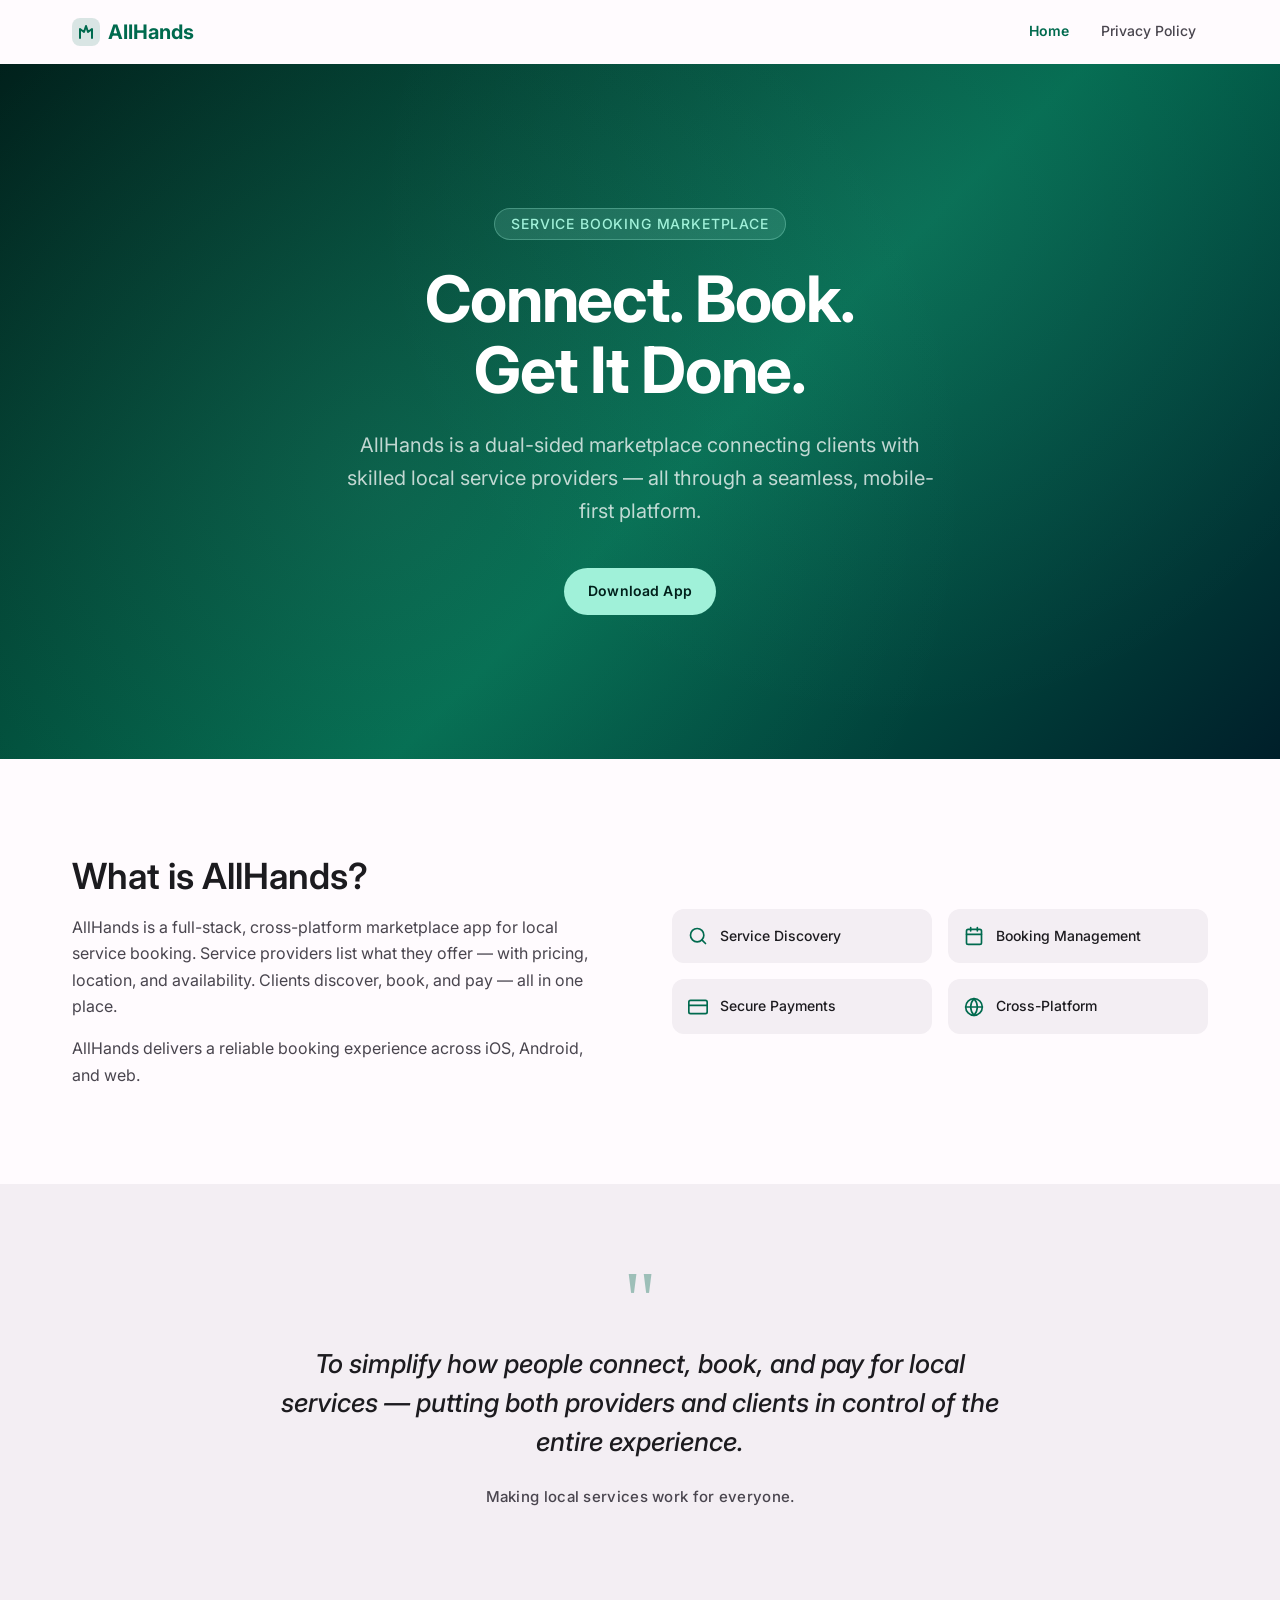
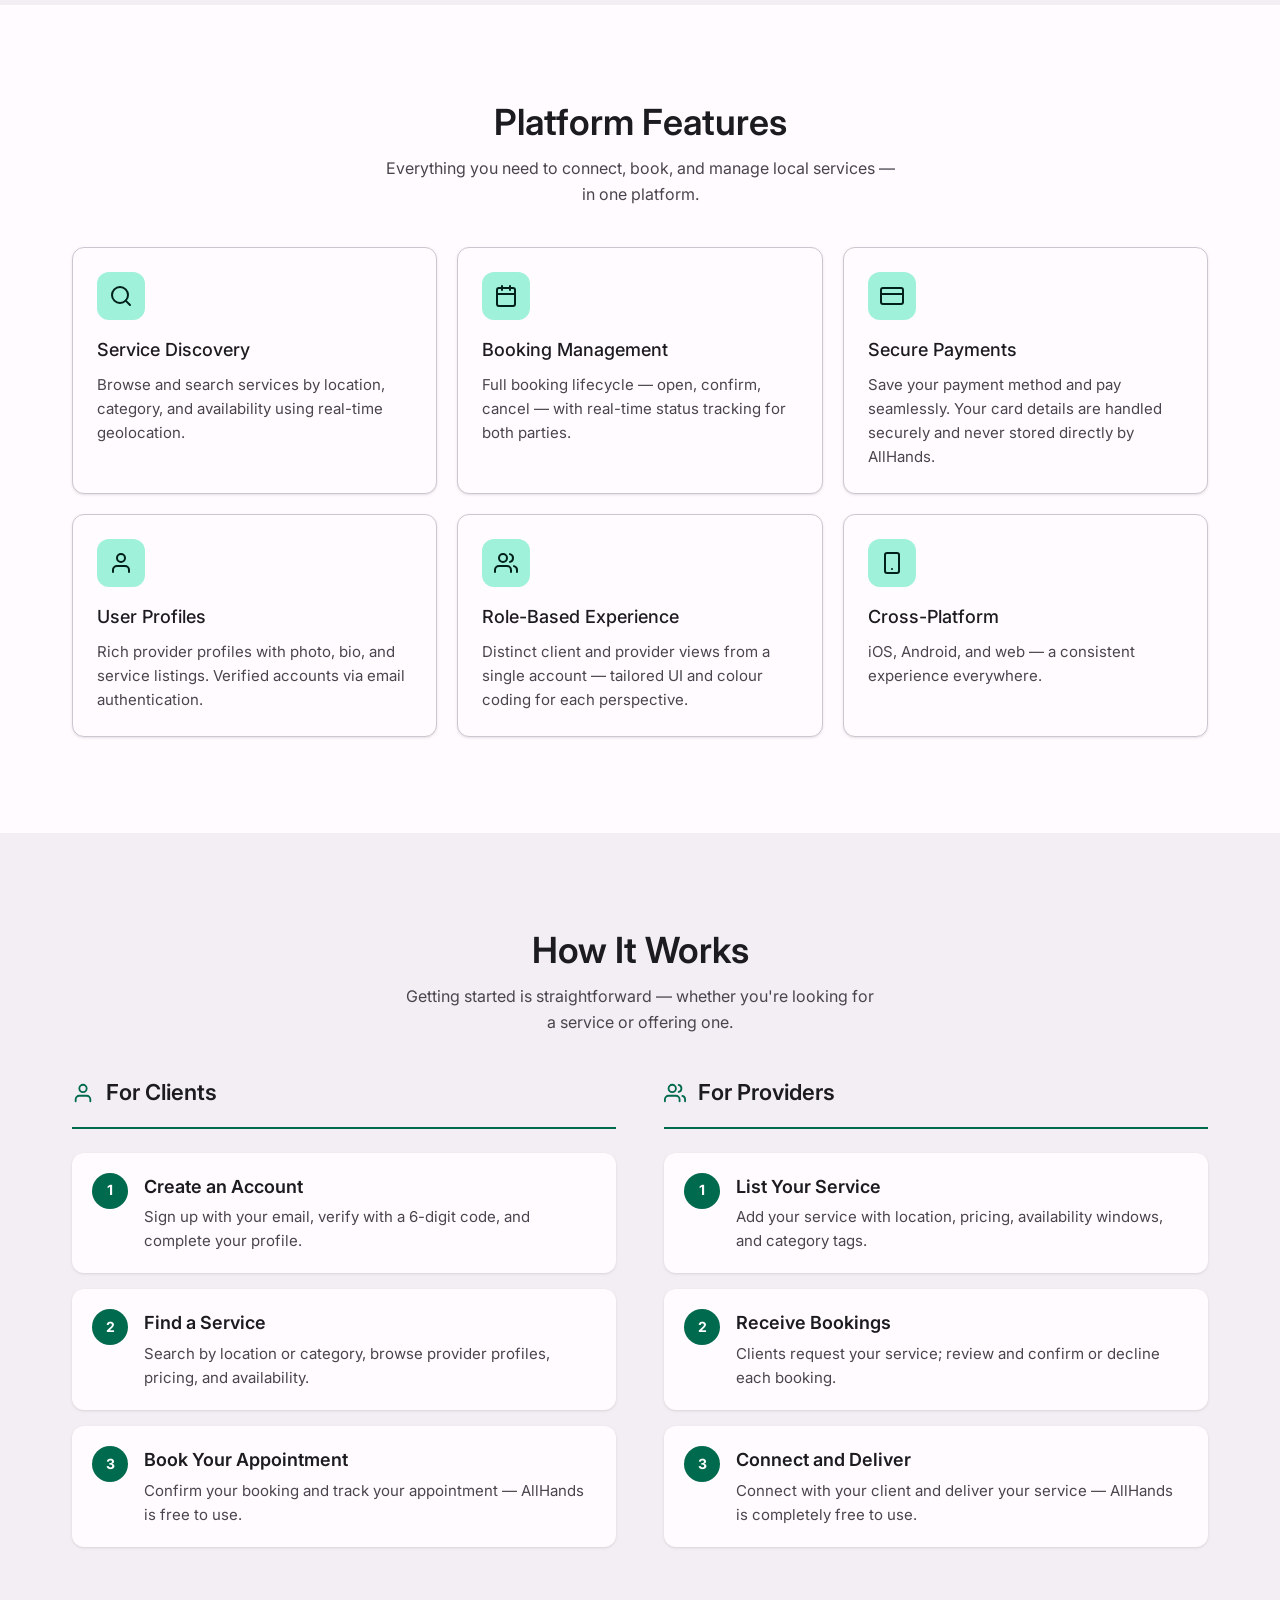
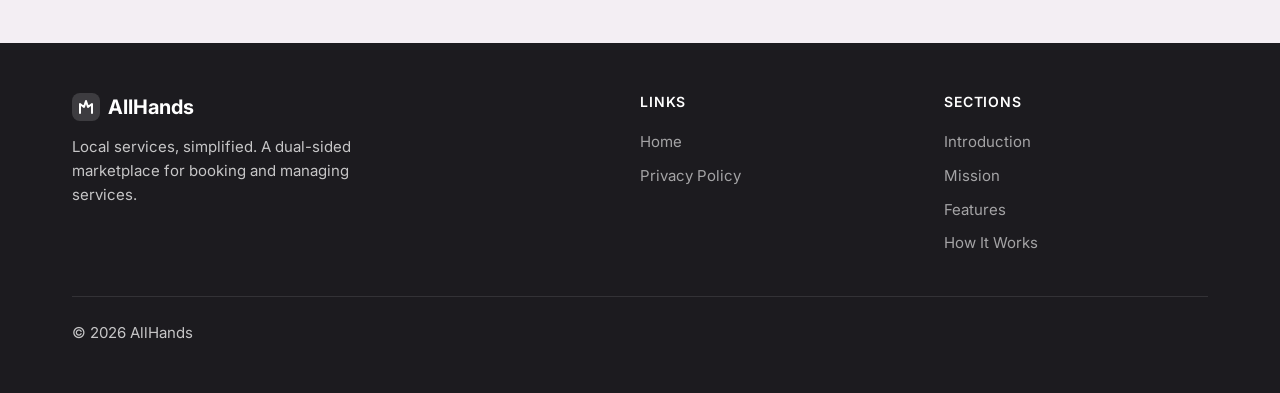
==== index.html @ 75862df2 "Add GitHub Pages website for AllHands Static site with landing page (intro, mission, features, how i" ====
<!DOCTYPE html>
<html lang="en">
<head>
  <meta charset="UTF-8">
  <meta name="viewport" content="width=device-width, initial-scale=1.0">
  <title>AllHands — Connect. Book. Get It Done.</title>
  <meta name="description" content="AllHands is a dual-sided service booking marketplace connecting clients with skilled local service providers through a seamless, mobile-first platform.">
  <meta property="og:title" content="AllHands — Service Booking Marketplace">
  <meta property="og:description" content="Connect, book, and pay for local services through a modern mobile app.">
  <meta property="og:type" content="website">
  <link rel="preconnect" href="https://fonts.googleapis.com">
  <link rel="preconnect" href="https://fonts.gstatic.com" crossorigin>
  <link href="https://fonts.googleapis.com/css2?family=Inter:wght@400;500;600;700&display=swap" rel="stylesheet">
  <link rel="stylesheet" href="assets/css/style.css">
</head>
<body>

  <!-- ===== Navigation ===== -->
  <header class="site-header" id="site-header">
    <div class="container nav-inner">

      <a href="index.html" class="nav-brand" aria-label="AllHands home">
        <svg width="28" height="28" viewBox="0 0 28 28" fill="none" aria-hidden="true">
          <rect width="28" height="28" rx="8" fill="currentColor" opacity="0.15"/>
          <path d="M8 20V11l4 3 2-6 2 6 4-3v9" stroke="currentColor" stroke-width="2" stroke-linecap="round" stroke-linejoin="round" fill="none"/>
        </svg>
        AllHands
      </a>

      <nav class="nav-links" role="navigation" aria-label="Main navigation">
        <a href="index.html"    class="nav-link active">Home</a>
        <a href="privacy.html" class="nav-link">Privacy Policy</a>
      </nav>

      <button class="nav-hamburger" aria-label="Open navigation menu" aria-expanded="false" aria-controls="nav-mobile">
        <span></span><span></span><span></span>
      </button>
    </div>

    <nav class="nav-mobile" id="nav-mobile" role="navigation" aria-label="Mobile navigation">
      <a href="index.html"    class="nav-link active">Home</a>
      <a href="privacy.html" class="nav-link">Privacy Policy</a>
    </nav>
  </header>

  <main>

    <!-- ===== Hero ===== -->
    <section id="hero">
      <div class="container hero-content">
        <span class="hero-tagline">Service Booking Marketplace</span>
        <h1 class="hero-title">Connect. Book.<br>Get It Done.</h1>
        <p class="hero-subtitle">AllHands is a dual-sided marketplace connecting clients with skilled local service providers — all through a seamless, mobile-first platform.</p>
        <div class="hero-actions">
          <a href="#" class="btn btn-filled">Download App</a>
        </div>
      </div>
    </section>

    <!-- ===== Introduction ===== -->
    <section id="introduction" class="section-pad">
      <div class="container">
        <div class="intro-grid">
          <div class="intro-text fade-in">
            <h2 class="headline-lg">What is AllHands?</h2>
            <p class="body-lg">AllHands is a full-stack, cross-platform marketplace app for local service booking. Service providers list what they offer — with pricing, location, and availability. Clients discover, book, and pay — all in one place.</p>
            <p class="body-lg">AllHands delivers a reliable booking experience across iOS, Android, and web.</p>
          </div>
          <div class="intro-icon-grid fade-in">
            <div class="intro-icon-item">
              <svg width="20" height="20" viewBox="0 0 24 24" fill="none" stroke="currentColor" stroke-width="2" stroke-linecap="round" stroke-linejoin="round" aria-hidden="true"><circle cx="11" cy="11" r="8"/><path d="m21 21-4.35-4.35"/></svg>
              Service Discovery
            </div>
            <div class="intro-icon-item">
              <svg width="20" height="20" viewBox="0 0 24 24" fill="none" stroke="currentColor" stroke-width="2" stroke-linecap="round" stroke-linejoin="round" aria-hidden="true"><rect x="3" y="4" width="18" height="18" rx="2"/><line x1="16" y1="2" x2="16" y2="6"/><line x1="8" y1="2" x2="8" y2="6"/><line x1="3" y1="10" x2="21" y2="10"/></svg>
              Booking Management
            </div>
            <div class="intro-icon-item">
              <svg width="20" height="20" viewBox="0 0 24 24" fill="none" stroke="currentColor" stroke-width="2" stroke-linecap="round" stroke-linejoin="round" aria-hidden="true"><rect x="1" y="4" width="22" height="16" rx="2"/><line x1="1" y1="10" x2="23" y2="10"/></svg>
              Secure Payments
            </div>
            <div class="intro-icon-item">
              <svg width="20" height="20" viewBox="0 0 24 24" fill="none" stroke="currentColor" stroke-width="2" stroke-linecap="round" stroke-linejoin="round" aria-hidden="true"><circle cx="12" cy="12" r="10"/><line x1="2" y1="12" x2="22" y2="12"/><path d="M12 2a15.3 15.3 0 0 1 4 10 15.3 15.3 0 0 1-4 10 15.3 15.3 0 0 1-4-10 15.3 15.3 0 0 1 4-10z"/></svg>
              Cross-Platform
            </div>
          </div>
        </div>
      </div>
    </section>

    <!-- ===== Mission ===== -->
    <section id="mission" class="section-pad">
      <div class="container">
        <div class="mission-inner fade-in">
          <span class="mission-quote-mark" aria-hidden="true">"</span>
          <p class="mission-quote">To simplify how people connect, book, and pay for local services — putting both providers and clients in control of the entire experience.</p>
          <p class="mission-sub">Making local services work for everyone.</p>
        </div>
      </div>
    </section>

    <!-- ===== Scope / Features ===== -->
    <section id="scope" class="section-pad">
      <div class="container">
        <div class="scope-header fade-in">
          <h2 class="headline-lg">Platform Features</h2>
          <p>Everything you need to connect, book, and manage local services — in one platform.</p>
        </div>
        <div class="scope-grid">
          <div class="card fade-in">
            <div class="card-icon" aria-hidden="true">
              <svg width="24" height="24" viewBox="0 0 24 24" fill="none" stroke="currentColor" stroke-width="2" stroke-linecap="round" stroke-linejoin="round"><circle cx="11" cy="11" r="8"/><path d="m21 21-4.35-4.35"/></svg>
            </div>
            <h3 class="card-title title-md">Service Discovery</h3>
            <p class="card-body body-md">Browse and search services by location, category, and availability using real-time geolocation.</p>
          </div>
          <div class="card fade-in">
            <div class="card-icon" aria-hidden="true">
              <svg width="24" height="24" viewBox="0 0 24 24" fill="none" stroke="currentColor" stroke-width="2" stroke-linecap="round" stroke-linejoin="round"><rect x="3" y="4" width="18" height="18" rx="2"/><line x1="16" y1="2" x2="16" y2="6"/><line x1="8" y1="2" x2="8" y2="6"/><line x1="3" y1="10" x2="21" y2="10"/></svg>
            </div>
            <h3 class="card-title title-md">Booking Management</h3>
            <p class="card-body body-md">Full booking lifecycle — open, confirm, cancel — with real-time status tracking for both parties.</p>
          </div>
          <div class="card fade-in">
            <div class="card-icon" aria-hidden="true">
              <svg width="24" height="24" viewBox="0 0 24 24" fill="none" stroke="currentColor" stroke-width="2" stroke-linecap="round" stroke-linejoin="round"><rect x="1" y="4" width="22" height="16" rx="2"/><line x1="1" y1="10" x2="23" y2="10"/></svg>
            </div>
            <h3 class="card-title title-md">Secure Payments</h3>
            <p class="card-body body-md">Save your payment method and pay seamlessly. Your card details are handled securely and never stored directly by AllHands.</p>
          </div>
          <div class="card fade-in">
            <div class="card-icon" aria-hidden="true">
              <svg width="24" height="24" viewBox="0 0 24 24" fill="none" stroke="currentColor" stroke-width="2" stroke-linecap="round" stroke-linejoin="round"><path d="M20 21v-2a4 4 0 0 0-4-4H8a4 4 0 0 0-4 4v2"/><circle cx="12" cy="7" r="4"/></svg>
            </div>
            <h3 class="card-title title-md">User Profiles</h3>
            <p class="card-body body-md">Rich provider profiles with photo, bio, and service listings. Verified accounts via email authentication.</p>
          </div>
          <div class="card fade-in">
            <div class="card-icon" aria-hidden="true">
              <svg width="24" height="24" viewBox="0 0 24 24" fill="none" stroke="currentColor" stroke-width="2" stroke-linecap="round" stroke-linejoin="round"><path d="M17 21v-2a4 4 0 0 0-4-4H5a4 4 0 0 0-4 4v2"/><circle cx="9" cy="7" r="4"/><path d="M23 21v-2a4 4 0 0 0-3-3.87"/><path d="M16 3.13a4 4 0 0 1 0 7.75"/></svg>
            </div>
            <h3 class="card-title title-md">Role-Based Experience</h3>
            <p class="card-body body-md">Distinct client and provider views from a single account — tailored UI and colour coding for each perspective.</p>
          </div>
          <div class="card fade-in">
            <div class="card-icon" aria-hidden="true">
              <svg width="24" height="24" viewBox="0 0 24 24" fill="none" stroke="currentColor" stroke-width="2" stroke-linecap="round" stroke-linejoin="round"><rect x="5" y="2" width="14" height="20" rx="2"/><line x1="12" y1="18" x2="12.01" y2="18"/></svg>
            </div>
            <h3 class="card-title title-md">Cross-Platform</h3>
            <p class="card-body body-md">iOS, Android, and web — a consistent experience everywhere.</p>
          </div>
        </div>
      </div>
    </section>

    <!-- ===== How It Works ===== -->
    <section id="how-it-works" class="section-pad">
      <div class="container">
        <div class="how-header fade-in">
          <h2 class="headline-lg">How It Works</h2>
          <p>Getting started is straightforward — whether you're looking for a service or offering one.</p>
        </div>
        <div class="how-cols">

          <div class="fade-in">
            <div class="how-col-title">
              <svg width="22" height="22" viewBox="0 0 24 24" fill="none" stroke="currentColor" stroke-width="2" stroke-linecap="round" stroke-linejoin="round" aria-hidden="true"><path d="M20 21v-2a4 4 0 0 0-4-4H8a4 4 0 0 0-4 4v2"/><circle cx="12" cy="7" r="4"/></svg>
              <h3 class="title-lg">For Clients</h3>
            </div>
            <div class="how-steps">
              <div class="how-step">
                <div class="how-step-num" aria-hidden="true">1</div>
                <div class="how-step-content">
                  <h4>Create an Account</h4>
                  <p>Sign up with your email, verify with a 6-digit code, and complete your profile.</p>
                </div>
              </div>
              <div class="how-step">
                <div class="how-step-num" aria-hidden="true">2</div>
                <div class="how-step-content">
                  <h4>Find a Service</h4>
                  <p>Search by location or category, browse provider profiles, pricing, and availability.</p>
                </div>
              </div>
              <div class="how-step">
                <div class="how-step-num" aria-hidden="true">3</div>
                <div class="how-step-content">
                  <h4>Book Your Appointment</h4>
                  <p>Confirm your booking and track your appointment — AllHands is free to use.</p>
                </div>
              </div>
            </div>
          </div>

          <div class="fade-in">
            <div class="how-col-title">
              <svg width="22" height="22" viewBox="0 0 24 24" fill="none" stroke="currentColor" stroke-width="2" stroke-linecap="round" stroke-linejoin="round" aria-hidden="true"><path d="M17 21v-2a4 4 0 0 0-4-4H5a4 4 0 0 0-4 4v2"/><circle cx="9" cy="7" r="4"/><path d="M23 21v-2a4 4 0 0 0-3-3.87"/><path d="M16 3.13a4 4 0 0 1 0 7.75"/></svg>
              <h3 class="title-lg">For Providers</h3>
            </div>
            <div class="how-steps">
              <div class="how-step">
                <div class="how-step-num" aria-hidden="true">1</div>
                <div class="how-step-content">
                  <h4>List Your Service</h4>
                  <p>Add your service with location, pricing, availability windows, and category tags.</p>
                </div>
              </div>
              <div class="how-step">
                <div class="how-step-num" aria-hidden="true">2</div>
                <div class="how-step-content">
                  <h4>Receive Bookings</h4>
                  <p>Clients request your service; review and confirm or decline each booking.</p>
                </div>
              </div>
              <div class="how-step">
                <div class="how-step-num" aria-hidden="true">3</div>
                <div class="how-step-content">
                  <h4>Connect and Deliver</h4>
                  <p>Connect with your client and deliver your service — AllHands is completely free to use.</p>
                </div>
              </div>
            </div>
          </div>

        </div>
      </div>
    </section>


  </main>

  <!-- ===== Footer ===== -->
  <footer class="site-footer">
    <div class="container">
      <div class="footer-grid">
        <div class="footer-brand">
          <a href="index.html" class="nav-brand" aria-label="AllHands home">
            <svg width="28" height="28" viewBox="0 0 28 28" fill="none" aria-hidden="true">
              <rect width="28" height="28" rx="8" fill="currentColor" opacity="0.15"/>
              <path d="M8 20V11l4 3 2-6 2 6 4-3v9" stroke="currentColor" stroke-width="2" stroke-linecap="round" stroke-linejoin="round" fill="none"/>
            </svg>
            AllHands
          </a>
          <p>Local services, simplified. A dual-sided marketplace for booking and managing services.</p>
        </div>
        <div class="footer-col">
          <h4>Links</h4>
          <ul>
            <li><a href="index.html">Home</a></li>
            <li><a href="privacy.html">Privacy Policy</a></li>
          </ul>
        </div>
        <div class="footer-col">
          <h4>Sections</h4>
          <ul>
            <li><a href="#introduction">Introduction</a></li>
            <li><a href="#mission">Mission</a></li>
            <li><a href="#scope">Features</a></li>
            <li><a href="#how-it-works">How It Works</a></li>
          </ul>
        </div>
      </div>
      <div class="footer-bottom">
        <p>© 2026 AllHands</p>
      </div>
    </div>
  </footer>

  <script src="assets/js/main.js"></script>
</body>
</html>
---- assets/css/style.css ----
/* =========================================================
   AllHands Website — style.css
   M3-inspired design system, pure CSS, no frameworks
   ========================================================= */

/* === 1. Design Tokens ====================================== */
:root {
  /* Primary color roles (M3 Forest Green — matches app) */
  --color-primary: #006A4E;
  --color-on-primary: #FFFFFF;
  --color-primary-container: #A0F1D9;
  --color-on-primary-container: #00201B;

  /* Secondary color roles */
  --color-secondary: #3F6B62;
  --color-on-secondary: #FFFFFF;
  --color-secondary-container: #C1F7E9;
  --color-on-secondary-container: #001F1B;

  /* Tertiary color roles (Blue-grey) */
  --color-tertiary: #456D7E;
  --color-on-tertiary: #FFFFFF;
  --color-tertiary-container: #C9E8FB;
  --color-on-tertiary-container: #001F2A;

  /* Error */
  --color-error: #B3261E;

  /* Surface roles */
  --color-surface: #FFFBFE;
  --color-surface-variant: #F3EEF3;
  --color-on-surface: #1C1B1F;
  --color-on-surface-variant: #49454E;
  --color-outline: #79747E;
  --color-outline-variant: #CAC7D0;
  --color-background: #FFFBFE;

  /* Typography */
  --font-sans: 'Inter', system-ui, -apple-system, BlinkMacSystemFont, 'Segoe UI', sans-serif;
  --font-size-display: clamp(2.5rem, 5vw, 4rem);
  --font-size-headline-lg: clamp(1.75rem, 3vw, 2.25rem);
  --font-size-headline-md: clamp(1.375rem, 2.5vw, 1.75rem);
  --font-size-title-lg: 1.375rem;
  --font-size-title-md: 1.125rem;
  --font-size-body-lg: 1rem;
  --font-size-body-md: 0.9375rem;
  --font-size-label-lg: 0.875rem;

  /* Spacing (4dp grid) */
  --space-1: 0.25rem;
  --space-2: 0.5rem;
  --space-3: 0.75rem;
  --space-4: 1rem;
  --space-5: 1.25rem;
  --space-6: 1.5rem;
  --space-8: 2rem;
  --space-10: 2.5rem;
  --space-12: 3rem;
  --space-16: 4rem;
  --space-20: 5rem;

  /* Elevation shadows */
  --elevation-1: 0 1px 2px rgba(0,0,0,0.07), 0 1px 4px rgba(0,0,0,0.05);
  --elevation-2: 0 2px 4px rgba(0,0,0,0.09), 0 2px 8px rgba(0,0,0,0.07);
  --elevation-3: 0 4px 8px rgba(0,0,0,0.10), 0 4px 16px rgba(0,0,0,0.08);

  /* Shape (M3 border radii) */
  --radius-xs:   4px;
  --radius-sm:   8px;
  --radius-md:   12px;
  --radius-lg:   16px;
  --radius-xl:   28px;
  --radius-full: 9999px;

  /* Transitions */
  --transition-std:   200ms cubic-bezier(0.2, 0, 0, 1);
  --transition-enter: 300ms cubic-bezier(0, 0, 0, 1);

  /* Layout */
  --content-max-width: 1200px;
  --content-padding:   clamp(1rem, 5vw, 2rem);
  --nav-height:        64px;
  --section-y:         clamp(3rem, 8vw, 6rem);
}

/* === 2. Reset & Base ======================================= */
*, *::before, *::after { box-sizing: border-box; margin: 0; padding: 0; }

html {
  scroll-behavior: smooth;
  -webkit-text-size-adjust: 100%;
}

body {
  font-family: var(--font-sans);
  font-size: var(--font-size-body-lg);
  line-height: 1.6;
  color: var(--color-on-surface);
  background-color: var(--color-background);
}

img, svg { display: block; max-width: 100%; }
a { color: var(--color-primary); text-decoration: none; }
a:hover { text-decoration: underline; }
ul { list-style: none; }

section[id] { scroll-margin-top: var(--nav-height); }

/* === 3. Layout ============================================= */
.container {
  width: 100%;
  max-width: var(--content-max-width);
  margin-inline: auto;
  padding-inline: var(--content-padding);
}

.section-pad {
  padding-block: var(--section-y);
}

/* === 4. Typography ========================================= */
.display     { font-size: var(--font-size-display);     font-weight: 700; line-height: 1.1; letter-spacing: -0.02em; }
.headline-lg { font-size: var(--font-size-headline-lg); font-weight: 600; line-height: 1.2; }
.headline-md { font-size: var(--font-size-headline-md); font-weight: 600; line-height: 1.25; }
.title-lg    { font-size: var(--font-size-title-lg);    font-weight: 600; }
.title-md    { font-size: var(--font-size-title-md);    font-weight: 500; }
.body-lg     { font-size: var(--font-size-body-lg);     line-height: 1.65; }
.body-md     { font-size: var(--font-size-body-md);     line-height: 1.6; }
.label-lg    { font-size: var(--font-size-label-lg);    font-weight: 500; letter-spacing: 0.01em; }

.text-center { text-align: center; }
.text-muted  { color: var(--color-on-surface-variant); }

/* === 5. Navigation ========================================= */
.site-header {
  position: sticky;
  top: 0;
  z-index: 100;
  height: var(--nav-height);
  background-color: var(--color-surface);
  border-bottom: 1px solid transparent;
  transition: border-color var(--transition-std), box-shadow var(--transition-std);
}

.site-header.scrolled {
  border-bottom-color: var(--color-outline-variant);
  box-shadow: var(--elevation-1);
}

.nav-inner {
  display: flex;
  align-items: center;
  justify-content: space-between;
  height: 100%;
}

.nav-brand {
  display: flex;
  align-items: center;
  gap: var(--space-2);
  font-size: 1.25rem;
  font-weight: 700;
  color: var(--color-primary);
  text-decoration: none;
}

.nav-brand:hover { text-decoration: none; }
.nav-brand svg { flex-shrink: 0; }

.nav-links {
  display: flex;
  align-items: center;
  gap: var(--space-2);
}

.nav-link {
  padding: var(--space-2) var(--space-3);
  border-radius: var(--radius-sm);
  color: var(--color-on-surface-variant);
  font-size: var(--font-size-label-lg);
  font-weight: 500;
  transition: background-color var(--transition-std), color var(--transition-std);
}

.nav-link:hover {
  background-color: color-mix(in srgb, var(--color-primary) 8%, transparent);
  color: var(--color-primary);
  text-decoration: none;
}

.nav-link.active { color: var(--color-primary); font-weight: 600; }

.nav-github {
  display: flex;
  align-items: center;
  gap: var(--space-2);
  padding: var(--space-2) var(--space-4);
  background-color: color-mix(in srgb, var(--color-primary) 10%, transparent);
  border-radius: var(--radius-full);
  color: var(--color-primary);
  font-size: var(--font-size-label-lg);
  font-weight: 600;
  transition: background-color var(--transition-std);
}

.nav-github:hover {
  background-color: color-mix(in srgb, var(--color-primary) 18%, transparent);
  text-decoration: none;
}

/* Hamburger */
.nav-hamburger {
  display: none;
  flex-direction: column;
  justify-content: center;
  align-items: center;
  gap: 5px;
  width: 40px;
  height: 40px;
  background: none;
  border: none;
  border-radius: var(--radius-sm);
  cursor: pointer;
  padding: var(--space-2);
}

.nav-hamburger span {
  display: block;
  width: 22px;
  height: 2px;
  background-color: var(--color-on-surface);
  border-radius: 2px;
  transition: transform var(--transition-std), opacity var(--transition-std);
}

/* Mobile nav */
.nav-mobile {
  display: none;
  position: fixed;
  top: var(--nav-height);
  left: 0;
  right: 0;
  background-color: var(--color-surface);
  border-bottom: 1px solid var(--color-outline-variant);
  box-shadow: var(--elevation-2);
  padding: var(--space-3) var(--content-padding) var(--space-4);
  flex-direction: column;
  gap: var(--space-1);
  z-index: 99;
}

.site-header.nav-open .nav-mobile { display: flex; }

.site-header.nav-open .nav-hamburger span:nth-child(1) { transform: translateY(7px) rotate(45deg); }
.site-header.nav-open .nav-hamburger span:nth-child(2) { opacity: 0; }
.site-header.nav-open .nav-hamburger span:nth-child(3) { transform: translateY(-7px) rotate(-45deg); }

.nav-mobile .nav-link {
  padding: var(--space-3) var(--space-4);
  border-radius: var(--radius-sm);
  color: var(--color-on-surface);
  font-size: 1rem;
}

.nav-mobile .nav-github {
  margin-top: var(--space-2);
  justify-content: center;
}

/* === 6. Buttons ============================================ */
.btn {
  display: inline-flex;
  align-items: center;
  justify-content: center;
  gap: var(--space-2);
  padding: 0.75rem 1.5rem;
  border-radius: var(--radius-xl);
  font-family: var(--font-sans);
  font-size: var(--font-size-label-lg);
  font-weight: 600;
  letter-spacing: 0.01em;
  cursor: pointer;
  transition: box-shadow var(--transition-std), background-color var(--transition-std), color var(--transition-std);
  text-decoration: none;
  border: none;
  white-space: nowrap;
}

.btn-filled {
  background-color: var(--color-primary);
  color: var(--color-on-primary);
}

.btn-filled:hover {
  box-shadow: var(--elevation-2);
  background-color: color-mix(in srgb, var(--color-primary) 88%, black);
  text-decoration: none;
  color: var(--color-on-primary);
}

.btn-outlined {
  background-color: transparent;
  color: var(--color-primary);
  border: 1.5px solid var(--color-outline);
}

.btn-outlined:hover {
  background-color: color-mix(in srgb, var(--color-primary) 8%, transparent);
  border-color: var(--color-primary);
  text-decoration: none;
  color: var(--color-primary);
}

/* === 7. Cards ============================================== */
.card {
  background-color: var(--color-surface);
  border: 1px solid var(--color-outline-variant);
  border-radius: var(--radius-md);
  padding: var(--space-6);
  box-shadow: var(--elevation-1);
  transition: box-shadow var(--transition-std), transform var(--transition-std);
}

.card:hover {
  box-shadow: var(--elevation-2);
  transform: translateY(-2px);
}

.card-icon {
  width: 48px;
  height: 48px;
  border-radius: var(--radius-md);
  background-color: var(--color-primary-container);
  color: var(--color-on-primary-container);
  display: flex;
  align-items: center;
  justify-content: center;
  margin-bottom: var(--space-4);
  flex-shrink: 0;
}

.card-title { margin-bottom: var(--space-2); }
.card-body  { color: var(--color-on-surface-variant); }

/* === 8. Hero =============================================== */
#hero {
  background: linear-gradient(135deg, #00201B 0%, #006A4E 55%, #001F2A 100%);
  color: var(--color-on-primary);
  padding-block: clamp(5rem, 12vw, 9rem);
  text-align: center;
  position: relative;
  overflow: hidden;
}

#hero::before {
  content: '';
  position: absolute;
  inset: 0;
  background-image:
    radial-gradient(circle at 30% 60%, rgba(160,241,217,0.08) 0%, transparent 60%),
    radial-gradient(circle at 70% 20%, rgba(201,232,251,0.06) 0%, transparent 50%);
  pointer-events: none;
}

.hero-content { position: relative; z-index: 1; }

.hero-tagline {
  display: inline-block;
  padding: var(--space-1) var(--space-4);
  background-color: rgba(160,241,217,0.15);
  border: 1px solid rgba(160,241,217,0.3);
  border-radius: var(--radius-full);
  font-size: var(--font-size-label-lg);
  font-weight: 500;
  letter-spacing: 0.06em;
  text-transform: uppercase;
  color: var(--color-primary-container);
  margin-bottom: var(--space-6);
}

.hero-title {
  font-size: var(--font-size-display);
  font-weight: 700;
  line-height: 1.1;
  letter-spacing: -0.02em;
  margin-bottom: var(--space-6);
  color: #ffffff;
}

.hero-subtitle {
  font-size: clamp(1rem, 2vw, 1.25rem);
  color: rgba(255,255,255,0.75);
  max-width: 600px;
  margin-inline: auto;
  margin-bottom: var(--space-10);
  line-height: 1.65;
}

.hero-actions {
  display: flex;
  align-items: center;
  justify-content: center;
  gap: var(--space-4);
  flex-wrap: wrap;
}

.hero-actions .btn-filled {
  background-color: var(--color-primary-container);
  color: var(--color-on-primary-container);
}

.hero-actions .btn-filled:hover {
  background-color: color-mix(in srgb, var(--color-primary-container) 88%, white);
}

.hero-actions .btn-outlined {
  border-color: rgba(255,255,255,0.4);
  color: rgba(255,255,255,0.9);
}

.hero-actions .btn-outlined:hover {
  background-color: rgba(255,255,255,0.1);
  border-color: rgba(255,255,255,0.7);
  color: #ffffff;
}

/* === 9. Introduction ======================================= */
#introduction { background-color: var(--color-surface); }

.intro-grid {
  display: grid;
  grid-template-columns: 1fr 1fr;
  gap: var(--space-16);
  align-items: center;
}

.intro-text h2  { margin-bottom: var(--space-4); }
.intro-text p   { color: var(--color-on-surface-variant); margin-bottom: var(--space-4); }
.intro-text p:last-child { margin-bottom: 0; }

.intro-icon-grid {
  display: grid;
  grid-template-columns: 1fr 1fr;
  gap: var(--space-4);
}

.intro-icon-item {
  display: flex;
  align-items: center;
  gap: var(--space-3);
  padding: var(--space-4);
  background-color: var(--color-surface-variant);
  border-radius: var(--radius-md);
  font-size: var(--font-size-label-lg);
  font-weight: 500;
  color: var(--color-on-surface);
}

.intro-icon-item svg {
  width: 20px;
  height: 20px;
  color: var(--color-primary);
  flex-shrink: 0;
}

/* === 10. Mission =========================================== */
#mission { background-color: var(--color-surface-variant); }

.mission-inner {
  max-width: 740px;
  margin-inline: auto;
  text-align: center;
}

.mission-quote-mark {
  font-size: 5rem;
  line-height: 0.5;
  color: var(--color-primary);
  font-family: Georgia, serif;
  margin-bottom: var(--space-6);
  display: block;
  opacity: 0.35;
}

.mission-quote {
  font-size: clamp(1.25rem, 2.5vw, 1.625rem);
  font-weight: 500;
  line-height: 1.5;
  color: var(--color-on-surface);
  font-style: italic;
  margin-bottom: var(--space-6);
}

.mission-sub {
  font-size: var(--font-size-body-md);
  color: var(--color-on-surface-variant);
  font-weight: 500;
  letter-spacing: 0.02em;
}

/* === 11. Scope ============================================= */
#scope { background-color: var(--color-surface); }

.scope-header {
  text-align: center;
  margin-bottom: var(--space-10);
}

.scope-header p {
  color: var(--color-on-surface-variant);
  margin-top: var(--space-3);
  max-width: 520px;
  margin-inline: auto;
}

.scope-grid {
  display: grid;
  grid-template-columns: repeat(3, 1fr);
  gap: var(--space-5);
}

/* === 12. How It Works ====================================== */
#how-it-works { background-color: var(--color-surface-variant); }

.how-header {
  text-align: center;
  margin-bottom: var(--space-10);
}

.how-header p {
  color: var(--color-on-surface-variant);
  margin-top: var(--space-3);
  max-width: 480px;
  margin-inline: auto;
}

.how-cols {
  display: grid;
  grid-template-columns: 1fr 1fr;
  gap: var(--space-12);
}

.how-col-title {
  display: flex;
  align-items: center;
  gap: var(--space-3);
  margin-bottom: var(--space-6);
  padding-bottom: var(--space-4);
  border-bottom: 2px solid var(--color-primary);
}

.how-col-title svg { color: var(--color-primary); }

.how-steps { display: flex; flex-direction: column; gap: var(--space-4); }

.how-step {
  display: flex;
  gap: var(--space-4);
  background-color: var(--color-surface);
  border-radius: var(--radius-md);
  padding: var(--space-5);
  box-shadow: var(--elevation-1);
}

.how-step-num {
  width: 36px;
  height: 36px;
  border-radius: var(--radius-full);
  background-color: var(--color-primary);
  color: var(--color-on-primary);
  display: flex;
  align-items: center;
  justify-content: center;
  font-weight: 700;
  font-size: 0.875rem;
  flex-shrink: 0;
}

.how-step-content h4 { font-size: var(--font-size-title-md); font-weight: 600; margin-bottom: var(--space-1); }
.how-step-content p  { font-size: var(--font-size-body-md); color: var(--color-on-surface-variant); }

/* === 13. Tech Stack ======================================== */
#tech-stack { background-color: var(--color-surface); }

.tech-header {
  text-align: center;
  margin-bottom: var(--space-10);
}

.tech-header p {
  color: var(--color-on-surface-variant);
  margin-top: var(--space-3);
}

.tech-grid {
  display: grid;
  grid-template-columns: repeat(4, 1fr);
  gap: var(--space-5);
}

.tech-card { text-align: center; }

.tech-card .card-icon {
  margin-inline: auto;
  background-color: var(--color-tertiary-container);
  color: var(--color-on-tertiary-container);
}

/* === 14. Prose Page (privacy.html) ========================= */
.page-hero {
  background: linear-gradient(135deg, #00201B 0%, #006A4E 100%);
  color: var(--color-on-primary);
  padding-block: clamp(3rem, 8vw, 5rem);
  text-align: center;
}

.page-hero h1 {
  font-size: var(--font-size-headline-lg);
  font-weight: 700;
  color: #ffffff;
  margin-bottom: var(--space-2);
}

.page-hero p {
  color: rgba(255,255,255,0.7);
  font-size: var(--font-size-body-md);
}

.prose-container {
  max-width: 720px;
  margin-inline: auto;
  padding: var(--space-16) var(--content-padding);
}

.prose-container h2 {
  font-size: var(--font-size-title-lg);
  font-weight: 600;
  color: var(--color-on-surface);
  margin-top: var(--space-12);
  margin-bottom: var(--space-4);
  padding-bottom: var(--space-2);
  border-bottom: 1px solid var(--color-outline-variant);
}

.prose-container h2:first-child { margin-top: 0; }

.prose-container p {
  font-size: var(--font-size-body-lg);
  line-height: 1.75;
  color: var(--color-on-surface-variant);
  margin-bottom: var(--space-4);
}

.prose-container p:last-child { margin-bottom: 0; }

.prose-container ul {
  list-style: disc;
  padding-left: var(--space-6);
  margin-bottom: var(--space-4);
}

.prose-container li {
  font-size: var(--font-size-body-lg);
  line-height: 1.7;
  color: var(--color-on-surface-variant);
  margin-bottom: var(--space-2);
}

.prose-container strong { color: var(--color-on-surface); font-weight: 600; }
.prose-container a { color: var(--color-primary); }

/* === 15. Footer ============================================ */
.site-footer {
  background-color: var(--color-on-surface);
  color: rgba(255,255,255,0.75);
  padding-block: var(--space-12);
}

.footer-grid {
  display: grid;
  grid-template-columns: 2fr 1fr 1fr;
  gap: var(--space-10);
  margin-bottom: var(--space-10);
}

.footer-brand .nav-brand {
  color: #ffffff;
  margin-bottom: var(--space-3);
}

.footer-brand p {
  font-size: var(--font-size-body-md);
  line-height: 1.6;
  max-width: 280px;
}

.footer-col h4 {
  font-size: var(--font-size-label-lg);
  font-weight: 600;
  color: #ffffff;
  margin-bottom: var(--space-4);
  text-transform: uppercase;
  letter-spacing: 0.06em;
}

.footer-col ul { display: flex; flex-direction: column; gap: var(--space-2); }

.footer-col a {
  color: rgba(255,255,255,0.6);
  font-size: var(--font-size-body-md);
  transition: color var(--transition-std);
}

.footer-col a:hover { color: #ffffff; text-decoration: none; }

.footer-bottom {
  border-top: 1px solid rgba(255,255,255,0.1);
  padding-top: var(--space-6);
  display: flex;
  align-items: center;
  justify-content: space-between;
  flex-wrap: wrap;
  gap: var(--space-4);
}

.footer-bottom p { font-size: var(--font-size-body-md); }

/* === 16. Scroll Animations ================================= */
.fade-in {
  opacity: 0;
  transform: translateY(24px);
  transition:
    opacity  0.55s var(--transition-enter),
    transform 0.55s var(--transition-enter);
}

.fade-in.visible {
  opacity: 1;
  transform: translateY(0);
}

/* Stagger siblings */
.fade-in:nth-child(2) { transition-delay: 0.08s; }
.fade-in:nth-child(3) { transition-delay: 0.16s; }
.fade-in:nth-child(4) { transition-delay: 0.24s; }
.fade-in:nth-child(5) { transition-delay: 0.32s; }
.fade-in:nth-child(6) { transition-delay: 0.40s; }

/* === 17. Media Queries ===================================== */
@media (max-width: 1024px) {
  .tech-grid { grid-template-columns: repeat(2, 1fr); }
}

@media (max-width: 768px) {
  .nav-links    { display: none; }
  .nav-hamburger { display: flex; }

  .intro-grid      { grid-template-columns: 1fr; gap: var(--space-8); }
  .intro-icon-grid { grid-template-columns: 1fr 1fr; }

  .scope-grid { grid-template-columns: repeat(2, 1fr); }

  .how-cols { grid-template-columns: 1fr; gap: var(--space-8); }

  .tech-grid { grid-template-columns: repeat(2, 1fr); }

  .footer-grid   { grid-template-columns: 1fr; gap: var(--space-8); }
  .footer-bottom { flex-direction: column; text-align: center; }
}

@media (max-width: 480px) {
  .hero-actions       { flex-direction: column; width: 100%; }
  .hero-actions .btn  { width: 100%; max-width: 320px; }

  .scope-grid      { grid-template-columns: 1fr; }
  .intro-icon-grid { grid-template-columns: 1fr; }
  .tech-grid       { grid-template-columns: 1fr; }
}
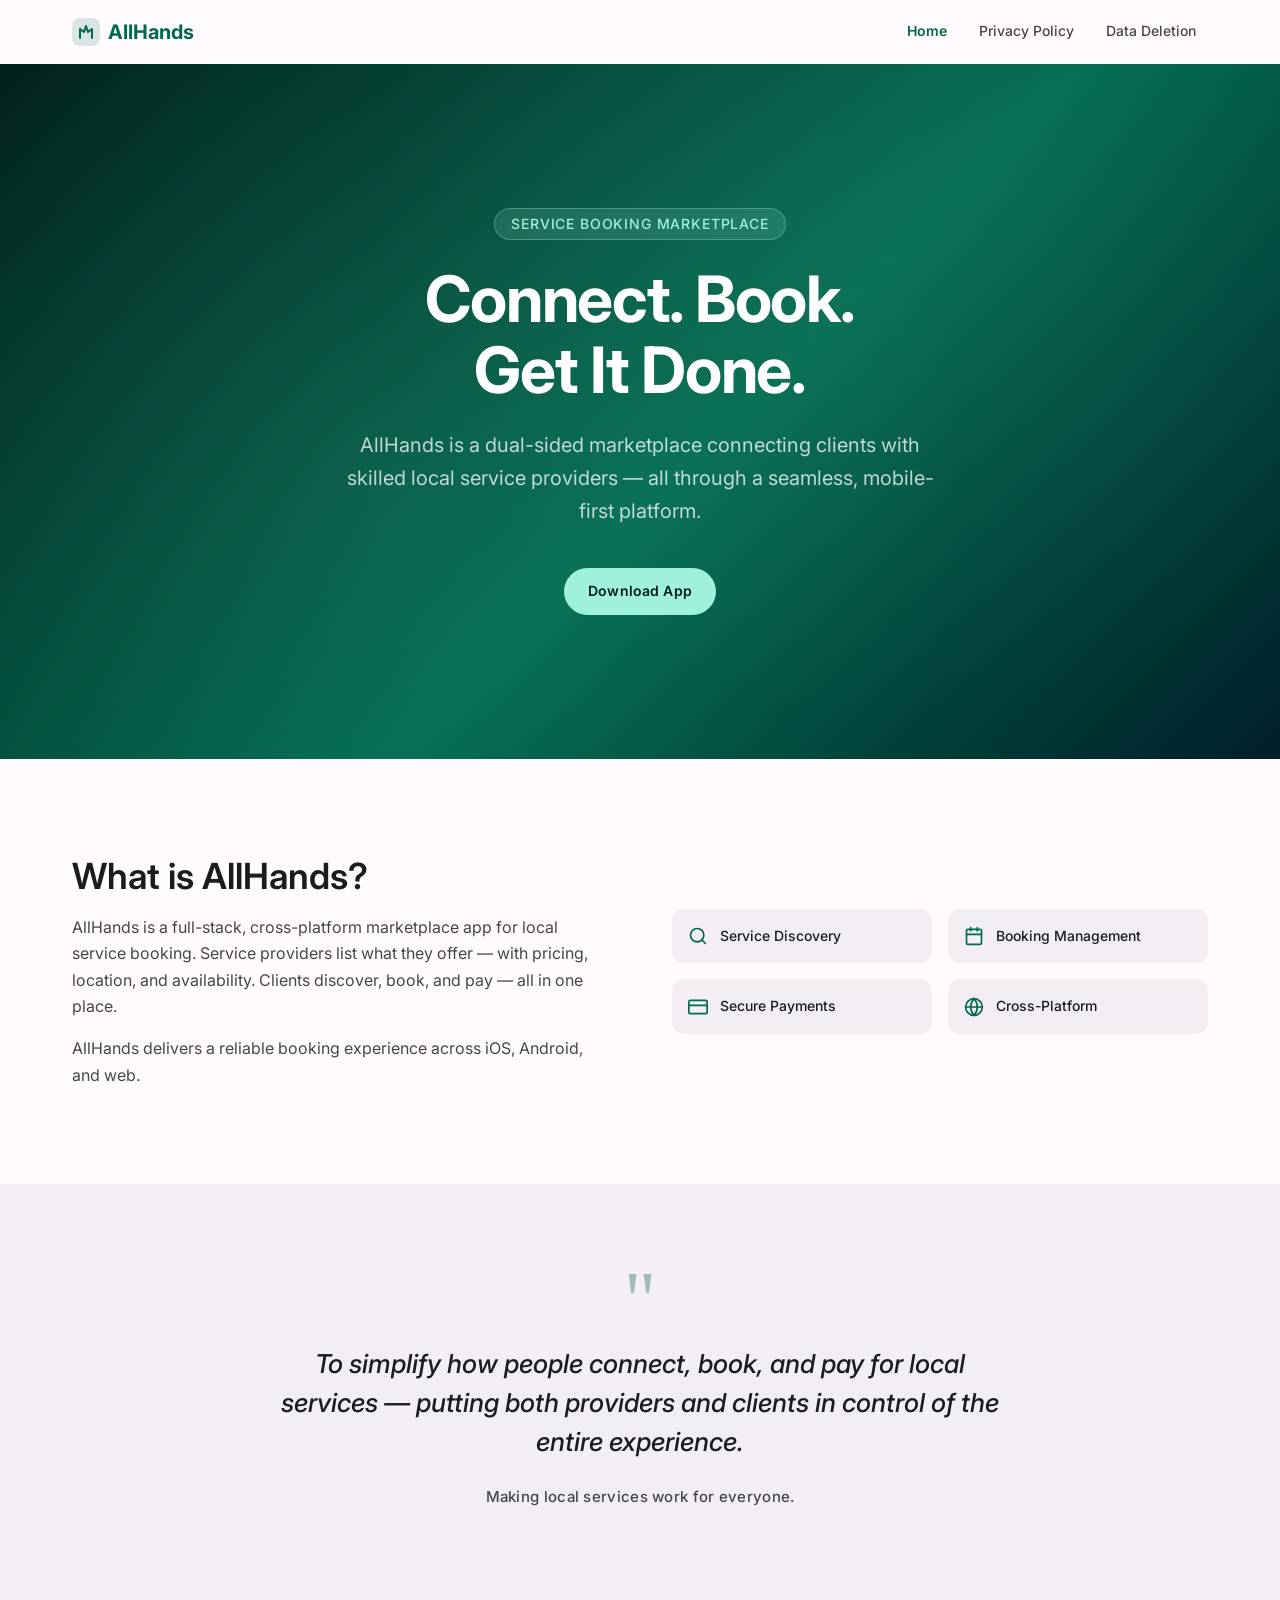
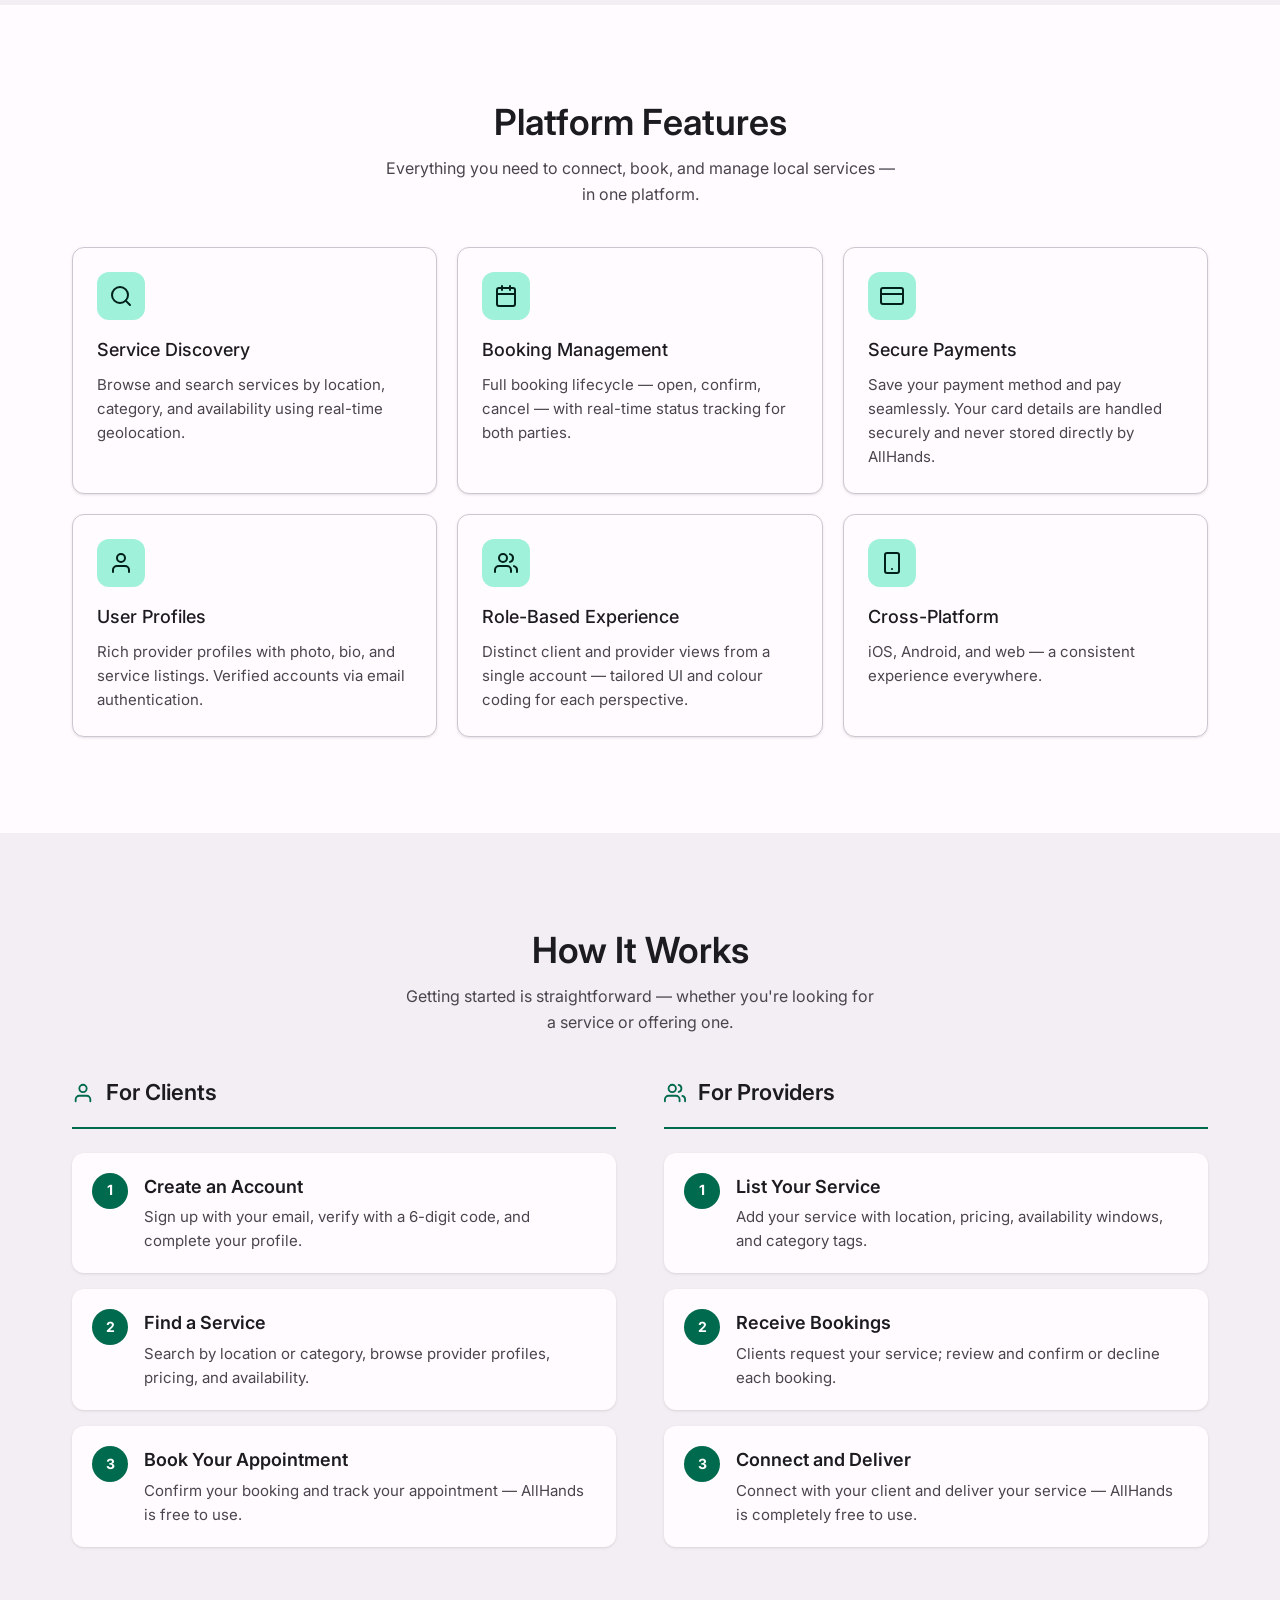
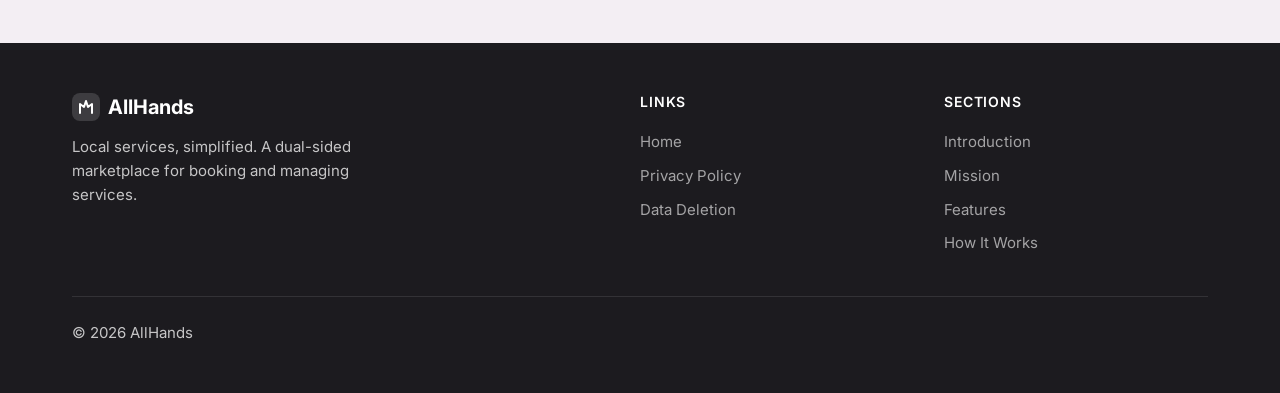
==== commit 50ac4bff: "Added deletion policy page" ====
--- a/index.html
+++ b/index.html
@@ -28,8 +28,9 @@
       </a>
 
       <nav class="nav-links" role="navigation" aria-label="Main navigation">
-        <a href="index.html"    class="nav-link active">Home</a>
-        <a href="privacy.html" class="nav-link">Privacy Policy</a>
+        <a href="index.html"         class="nav-link active">Home</a>
+        <a href="privacy.html"       class="nav-link">Privacy Policy</a>
+        <a href="data-deletion.html" class="nav-link">Data Deletion</a>
       </nav>
 
       <button class="nav-hamburger" aria-label="Open navigation menu" aria-expanded="false" aria-controls="nav-mobile">
@@ -38,8 +39,9 @@
     </div>
 
     <nav class="nav-mobile" id="nav-mobile" role="navigation" aria-label="Mobile navigation">
-      <a href="index.html"    class="nav-link active">Home</a>
-      <a href="privacy.html" class="nav-link">Privacy Policy</a>
+      <a href="index.html"         class="nav-link active">Home</a>
+      <a href="privacy.html"       class="nav-link">Privacy Policy</a>
+      <a href="data-deletion.html" class="nav-link">Data Deletion</a>
     </nav>
   </header>
 
@@ -248,6 +250,7 @@
           <ul>
             <li><a href="index.html">Home</a></li>
             <li><a href="privacy.html">Privacy Policy</a></li>
+            <li><a href="data-deletion.html">Data Deletion</a></li>
           </ul>
         </div>
         <div class="footer-col">
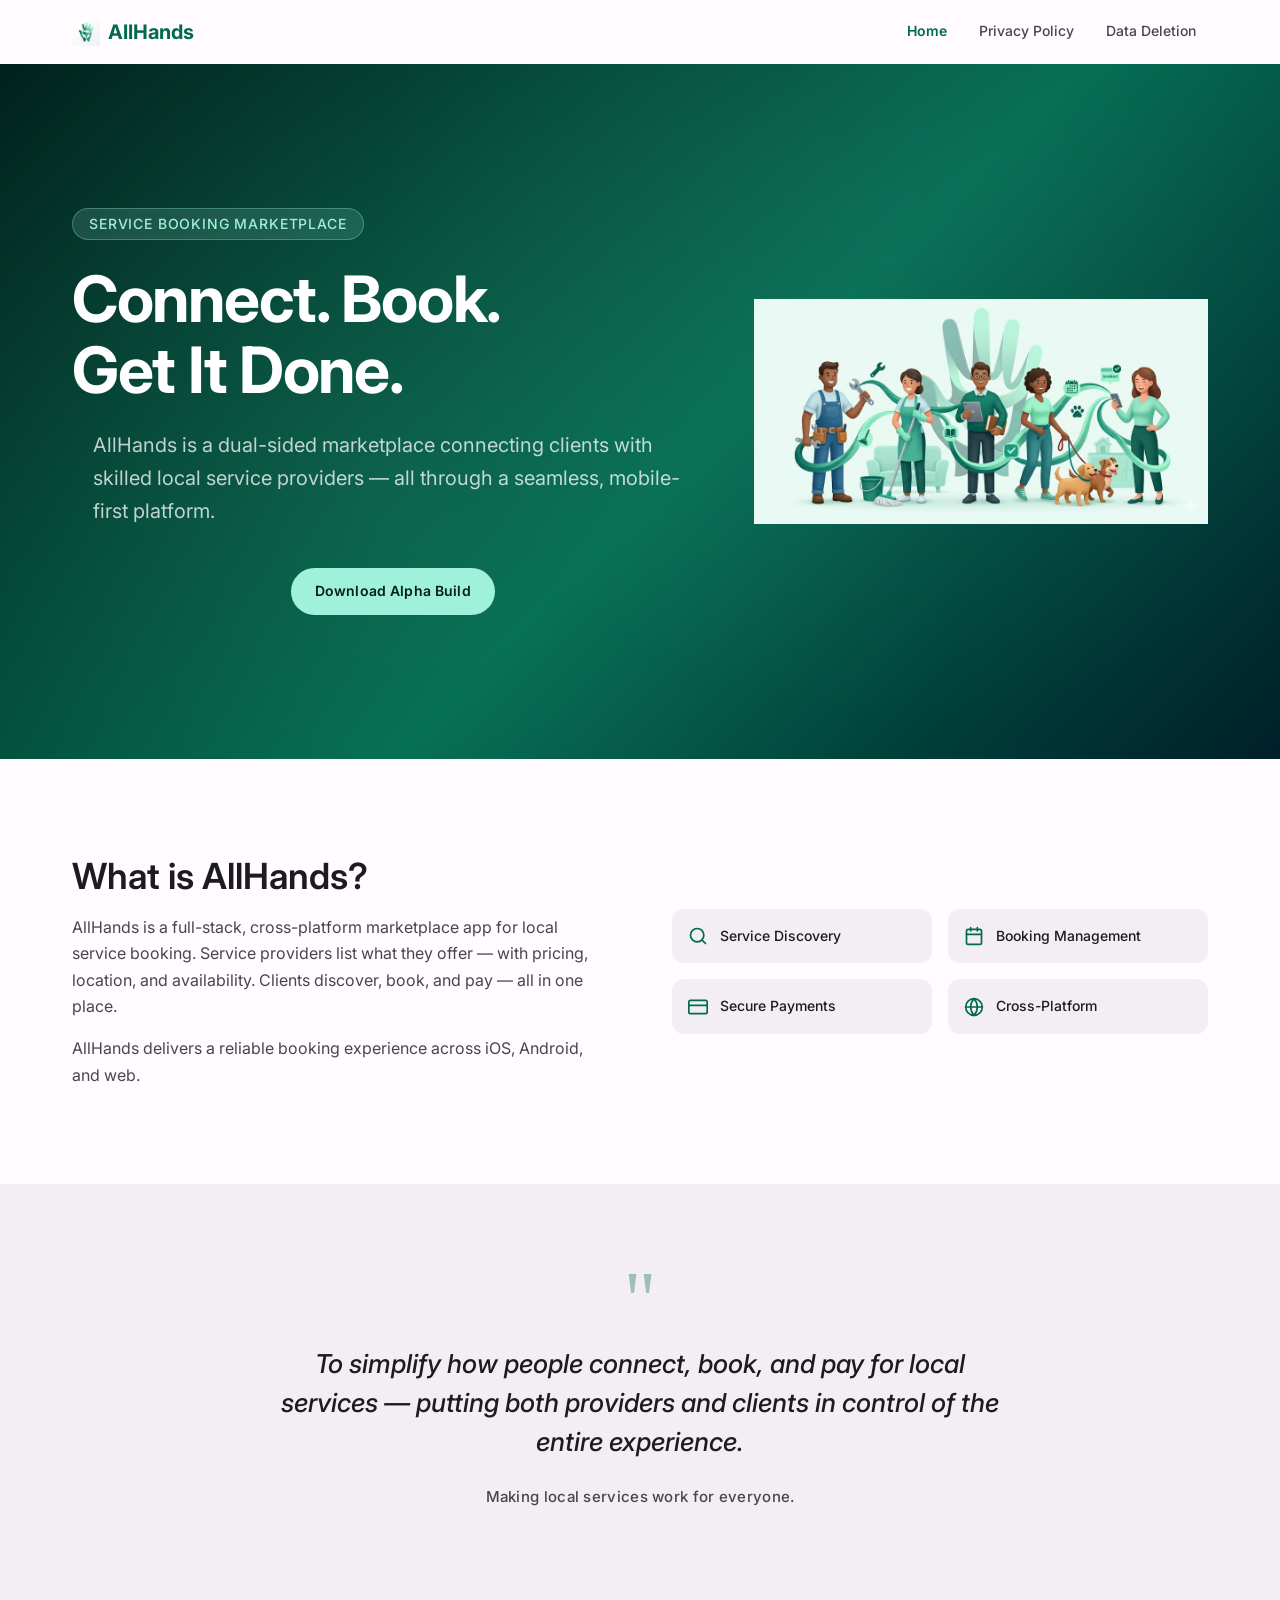
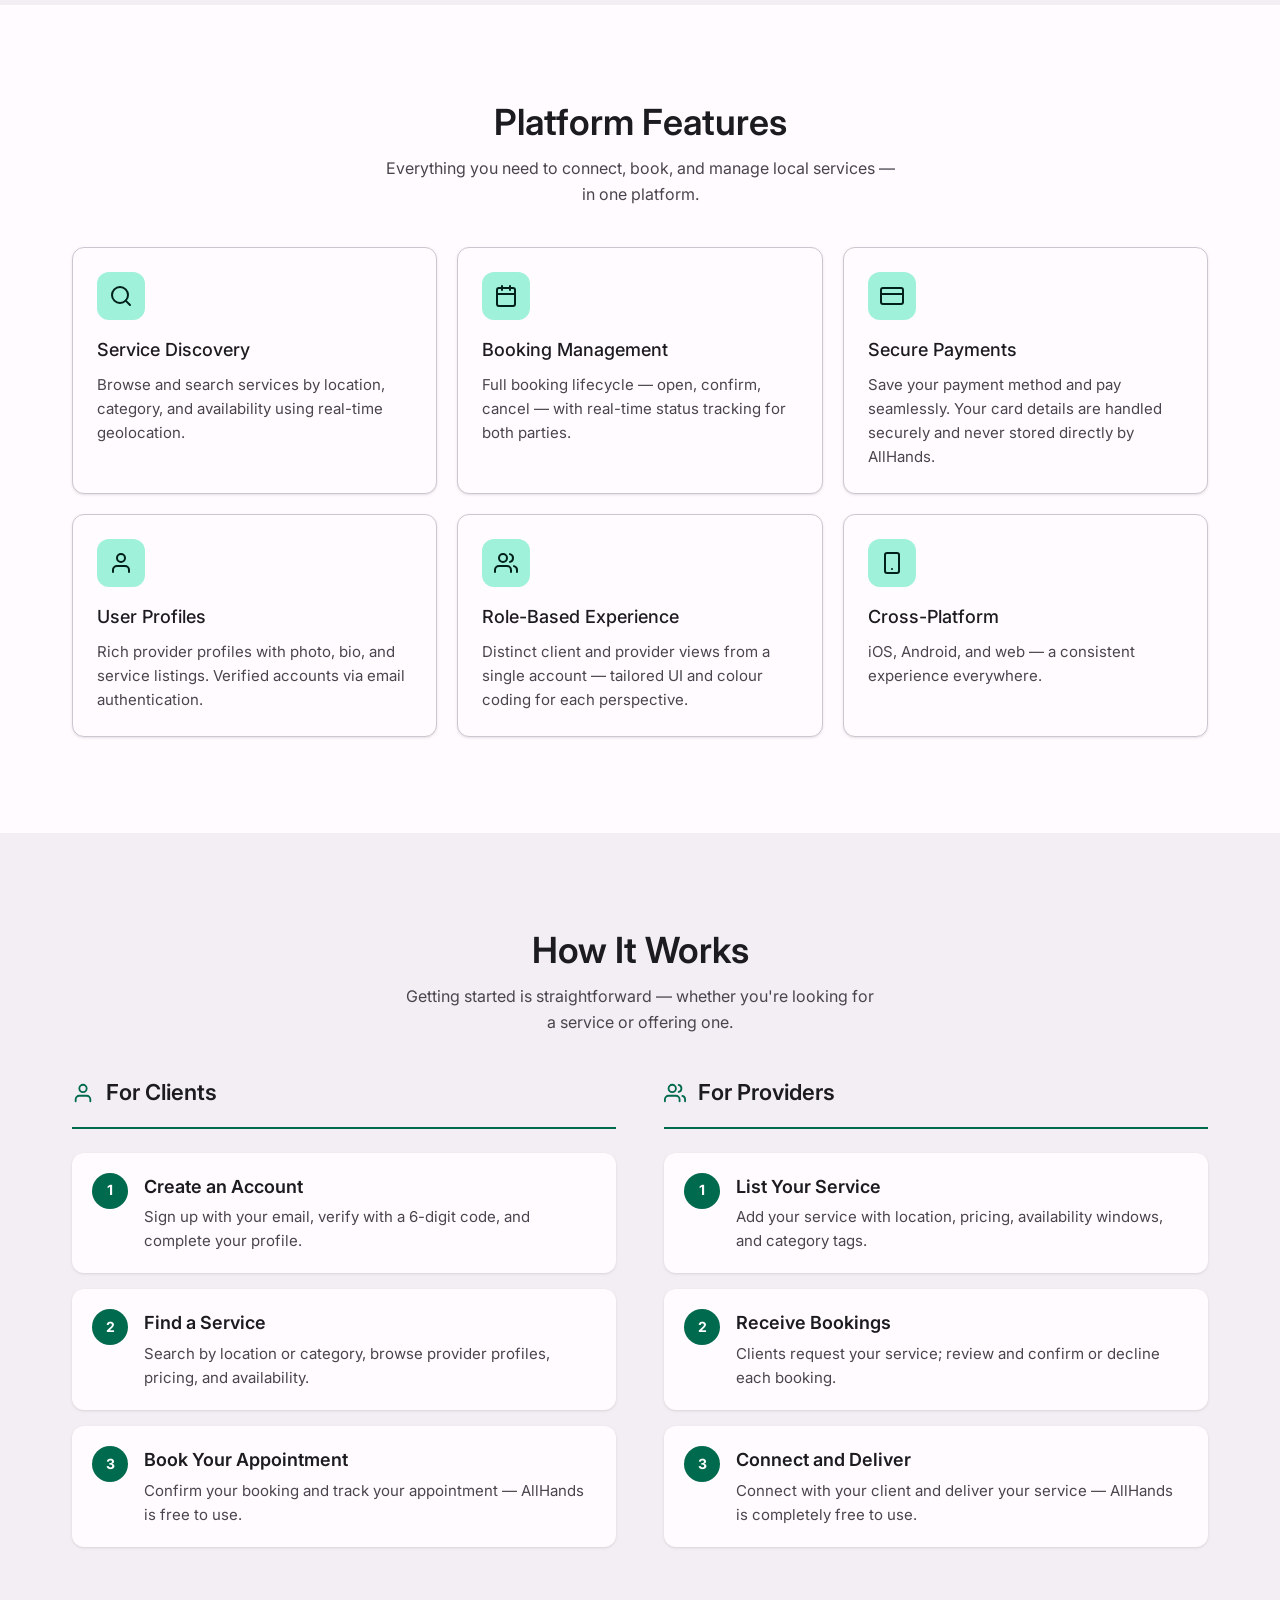
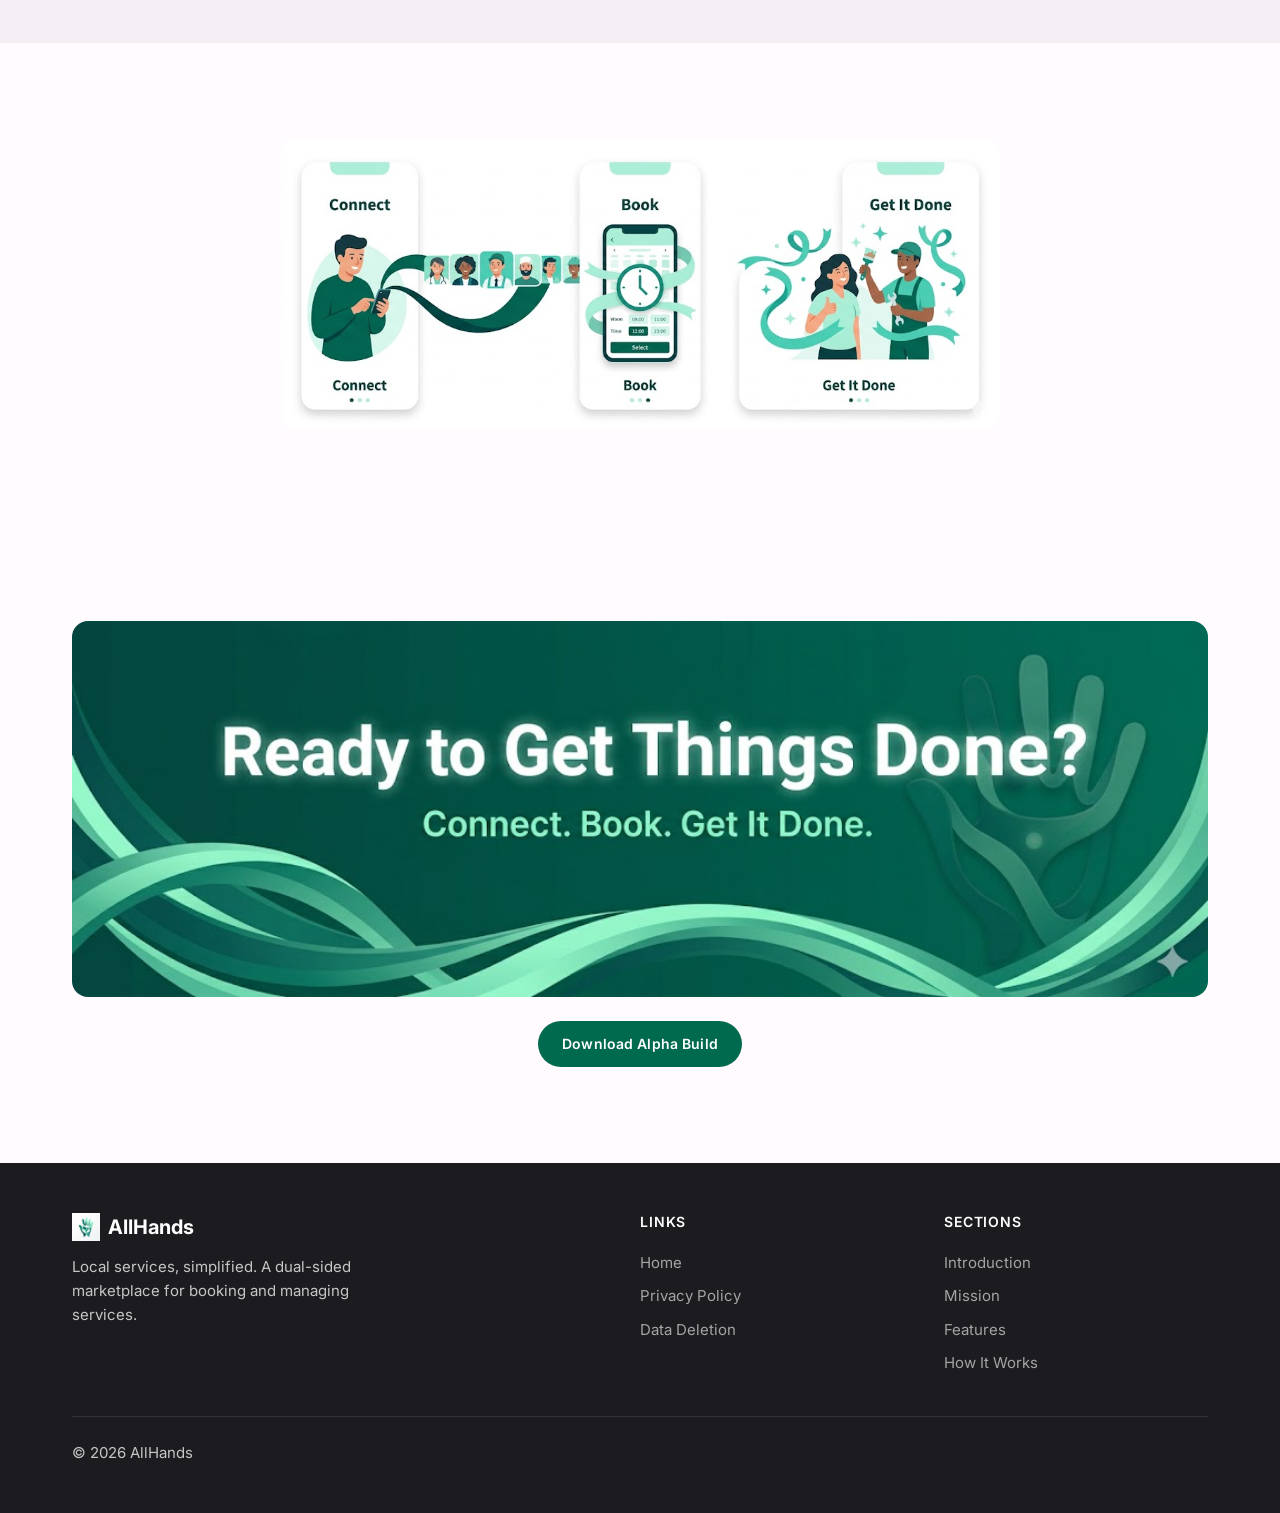
==== commit c2e36a94: "Add brand assets, alpha build button, and git workflow - Replace placeholder SVG logo with real logo" ====
--- a/index.html
+++ b/index.html
@@ -11,6 +11,7 @@
   <link rel="preconnect" href="https://fonts.googleapis.com">
   <link rel="preconnect" href="https://fonts.gstatic.com" crossorigin>
   <link href="https://fonts.googleapis.com/css2?family=Inter:wght@400;500;600;700&display=swap" rel="stylesheet">
+  <link rel="icon" href="assets/images/allhands-favicon.png" type="image/png">
   <link rel="stylesheet" href="assets/css/style.css">
 </head>
 <body>
@@ -20,10 +21,7 @@
     <div class="container nav-inner">
 
       <a href="index.html" class="nav-brand" aria-label="AllHands home">
-        <svg width="28" height="28" viewBox="0 0 28 28" fill="none" aria-hidden="true">
-          <rect width="28" height="28" rx="8" fill="currentColor" opacity="0.15"/>
-          <path d="M8 20V11l4 3 2-6 2 6 4-3v9" stroke="currentColor" stroke-width="2" stroke-linecap="round" stroke-linejoin="round" fill="none"/>
-        </svg>
+        <img src="assets/images/allhands-logomark-v9.png" width="28" height="28" alt="" aria-hidden="true" class="nav-logo-img">
         AllHands
       </a>
 
@@ -50,11 +48,16 @@
     <!-- ===== Hero ===== -->
     <section id="hero">
       <div class="container hero-content">
-        <span class="hero-tagline">Service Booking Marketplace</span>
-        <h1 class="hero-title">Connect. Book.<br>Get It Done.</h1>
-        <p class="hero-subtitle">AllHands is a dual-sided marketplace connecting clients with skilled local service providers — all through a seamless, mobile-first platform.</p>
-        <div class="hero-actions">
-          <a href="#" class="btn btn-filled">Download App</a>
+        <div class="hero-text">
+          <span class="hero-tagline">Service Booking Marketplace</span>
+          <h1 class="hero-title">Connect. Book.<br>Get It Done.</h1>
+          <p class="hero-subtitle">AllHands is a dual-sided marketplace connecting clients with skilled local service providers — all through a seamless, mobile-first platform.</p>
+          <div class="hero-actions">
+            <a href="https://play.google.com/apps/internaltest/4701679932402860049" class="btn btn-filled" target="_blank" rel="noopener">Download Alpha Build</a>
+          </div>
+        </div>
+        <div class="hero-illustration-wrap">
+          <img src="assets/images/allhands-hero-illustration-v9.png" alt="Service providers illustration" class="hero-illustration">
         </div>
       </div>
     </section>
@@ -228,6 +231,30 @@
       </div>
     </section>
 
+
+    <!-- ===== App Preview ===== -->
+    <section id="app-preview" class="section-pad">
+      <div class="container">
+        <img src="assets/images/allhands-onboarding-panels.png"
+             alt="AllHands app onboarding: Connect, Book, and Get It Done screens"
+             class="app-preview-img fade-in">
+      </div>
+    </section>
+
+    <!-- ===== Download CTA ===== -->
+    <section id="download-cta" class="section-pad">
+      <div class="container">
+        <div class="cta-banner-wrap fade-in">
+          <img src="assets/images/allhands-cta-banner-v9.png"
+               alt="Ready to Get Things Done? Connect. Book. Get It Done."
+               class="cta-banner-img">
+          <a href="https://play.google.com/apps/internaltest/4701679932402860049"
+             class="btn btn-filled cta-banner-btn" target="_blank" rel="noopener">
+            Download Alpha Build
+          </a>
+        </div>
+      </div>
+    </section>
 
   </main>
 
@@ -237,10 +264,7 @@
       <div class="footer-grid">
         <div class="footer-brand">
           <a href="index.html" class="nav-brand" aria-label="AllHands home">
-            <svg width="28" height="28" viewBox="0 0 28 28" fill="none" aria-hidden="true">
-              <rect width="28" height="28" rx="8" fill="currentColor" opacity="0.15"/>
-              <path d="M8 20V11l4 3 2-6 2 6 4-3v9" stroke="currentColor" stroke-width="2" stroke-linecap="round" stroke-linejoin="round" fill="none"/>
-            </svg>
+            <img src="assets/images/allhands-logomark-v9.png" width="28" height="28" alt="" aria-hidden="true" class="nav-logo-img">
             AllHands
           </a>
           <p>Local services, simplified. A dual-sided marketplace for booking and managing services.</p>
--- a/assets/css/style.css
+++ b/assets/css/style.css
@@ -362,7 +362,26 @@
   pointer-events: none;
 }
 
-.hero-content { position: relative; z-index: 1; }
+.hero-content {
+  position: relative;
+  z-index: 1;
+  display: flex;
+  align-items: center;
+  gap: var(--space-10);
+}
+
+.hero-text { flex: 1 1 0; text-align: left; }
+
+.hero-illustration-wrap {
+  flex: 0 0 auto;
+  width: clamp(280px, 40%, 520px);
+}
+
+.hero-illustration {
+  width: 100%;
+  height: auto;
+  display: block;
+}
 
 .hero-tagline {
   display: inline-block;
@@ -776,3 +795,60 @@
   .intro-icon-grid { grid-template-columns: 1fr; }
   .tech-grid       { grid-template-columns: 1fr; }
 }
+
+/* =========================================================
+   Nav logo image
+   ========================================================= */
+.nav-logo-img {
+  object-fit: contain;
+  display: block;
+}
+
+/* =========================================================
+   App Preview section
+   ========================================================= */
+.app-preview-img {
+  max-width: 720px;
+  width: 100%;
+  display: block;
+  margin: 0 auto;
+  border-radius: var(--radius-lg);
+}
+
+/* =========================================================
+   Download CTA banner
+   ========================================================= */
+.cta-banner-wrap {
+  text-align: center;
+}
+
+.cta-banner-img {
+  width: 100%;
+  height: auto;
+  display: block;
+  border-radius: var(--radius-lg);
+}
+
+.cta-banner-btn {
+  margin-top: var(--space-6);
+}
+
+/* =========================================================
+   Hero responsive — stack on tablet / mobile
+   ========================================================= */
+@media (max-width: 768px) {
+  .hero-content {
+    flex-direction: column;
+    text-align: center;
+  }
+
+  .hero-illustration-wrap {
+    width: 100%;
+    max-width: 400px;
+    order: -1;
+  }
+
+  .hero-text .hero-actions {
+    justify-content: center;
+  }
+}
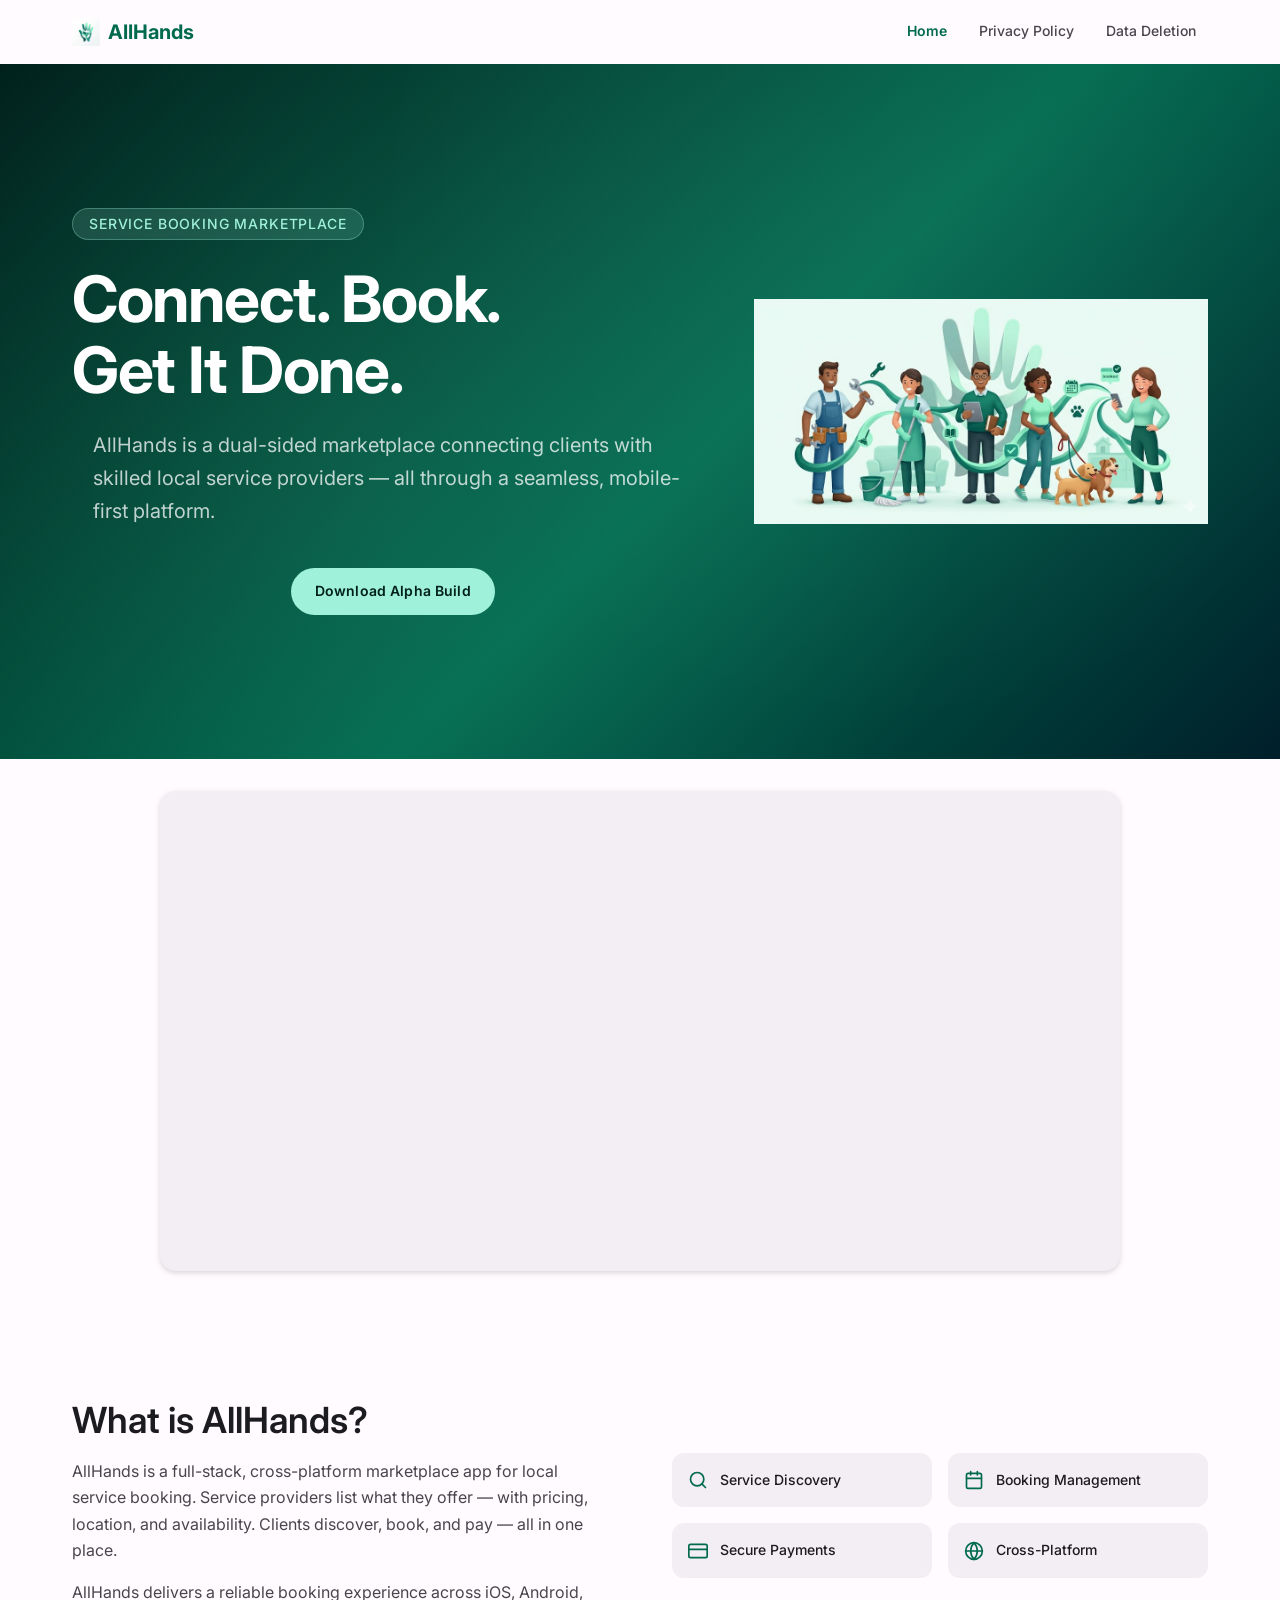
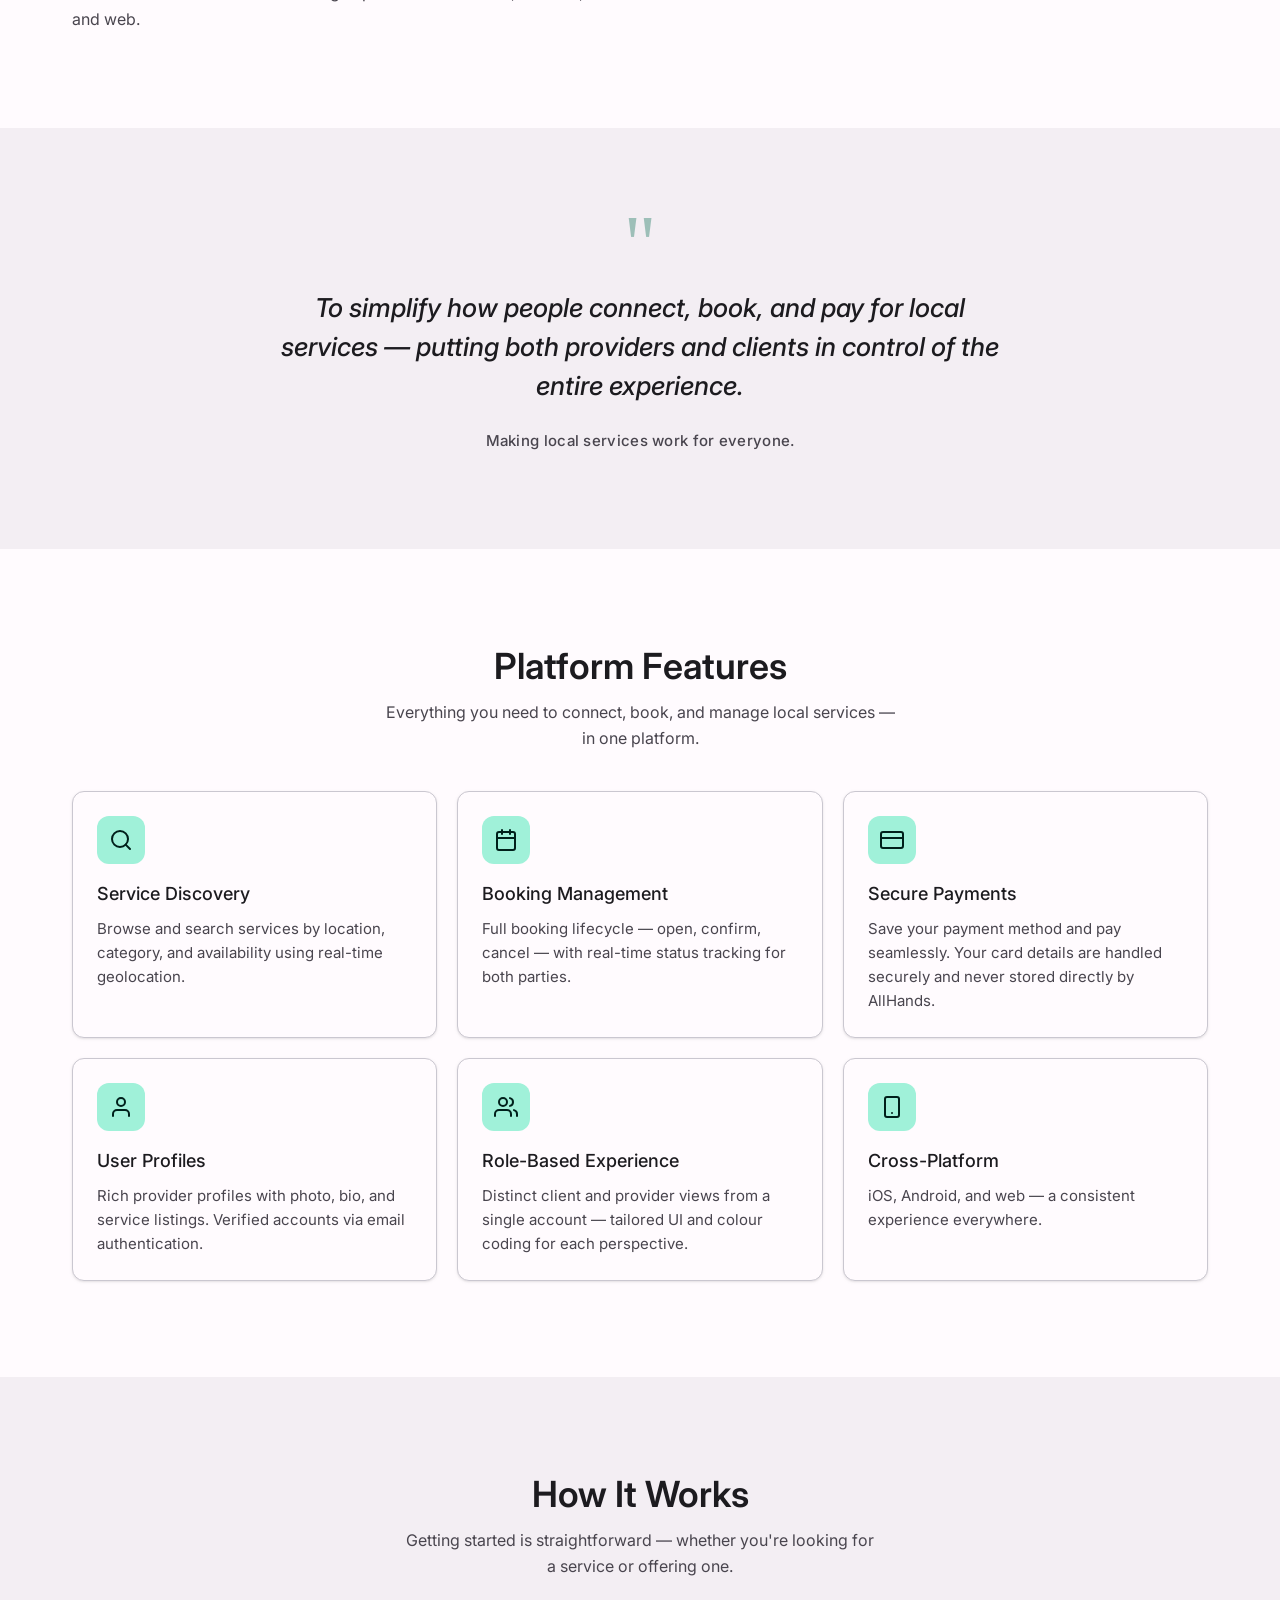
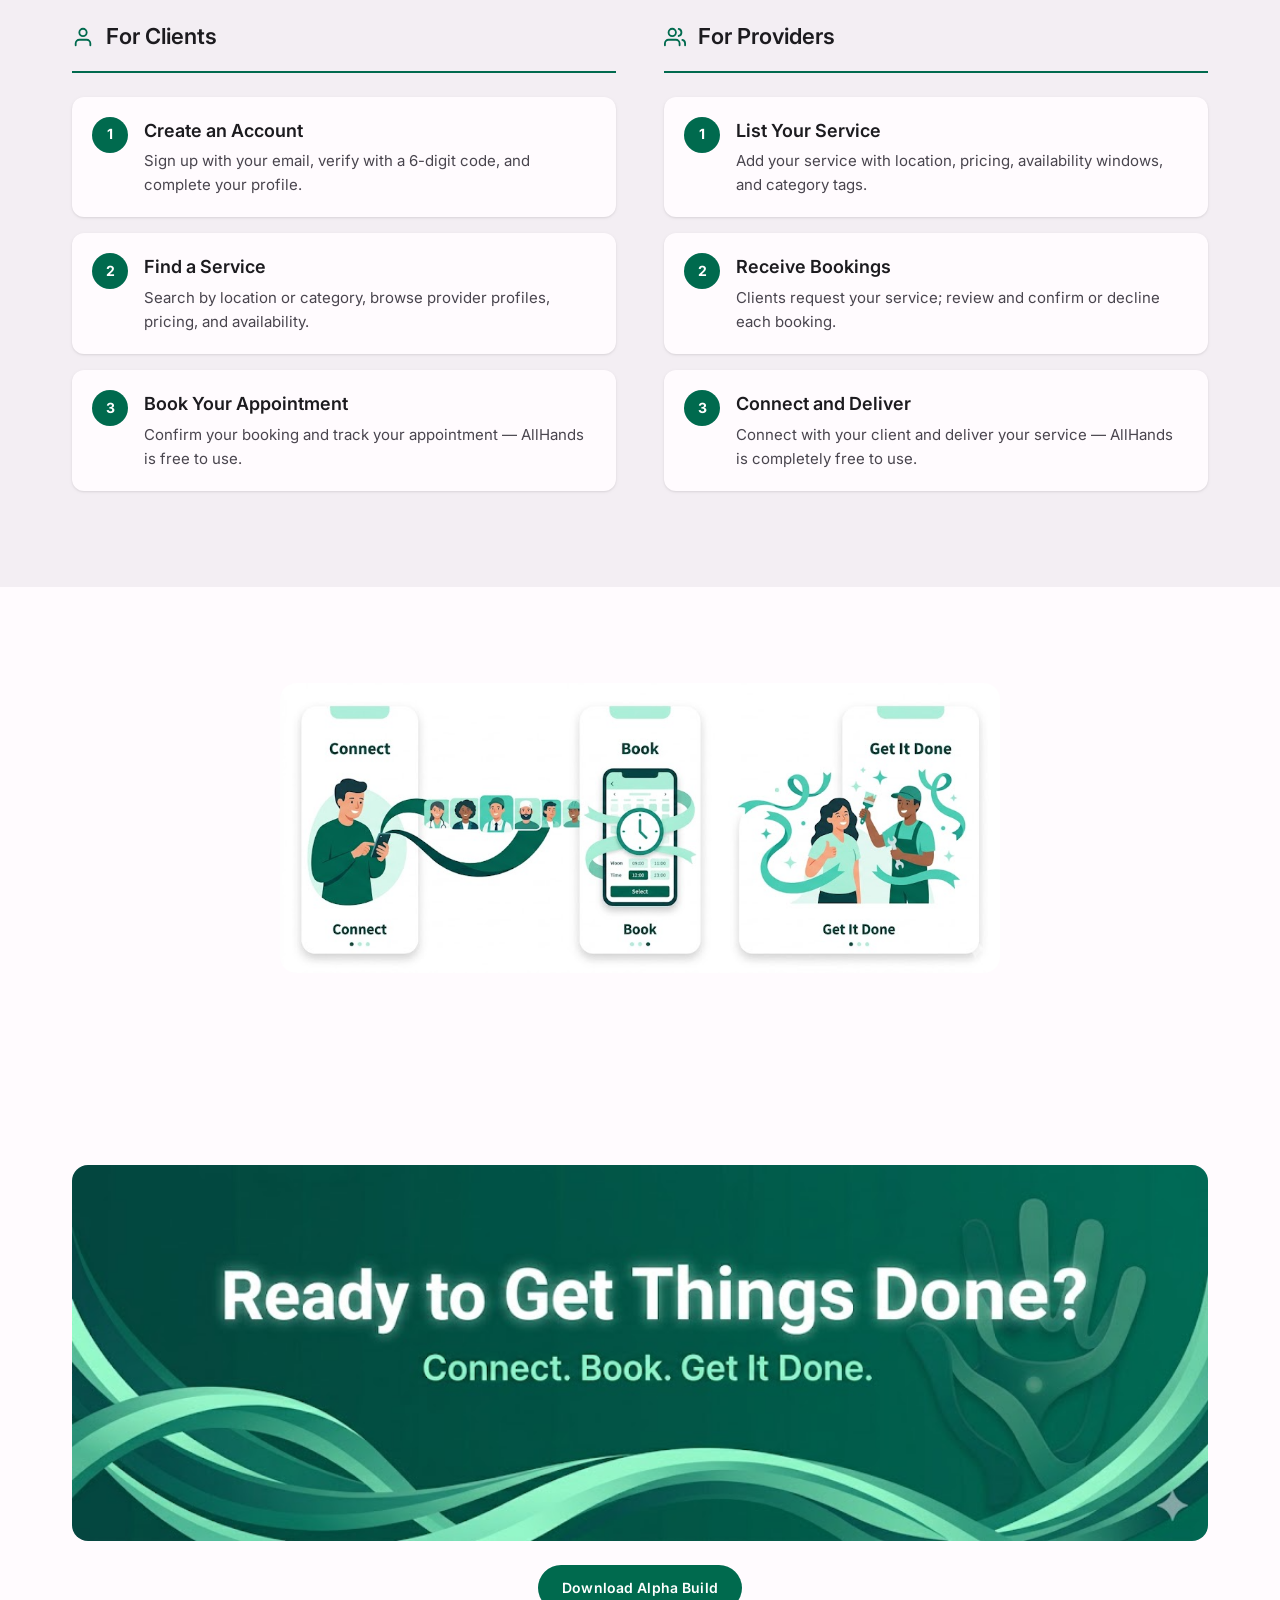
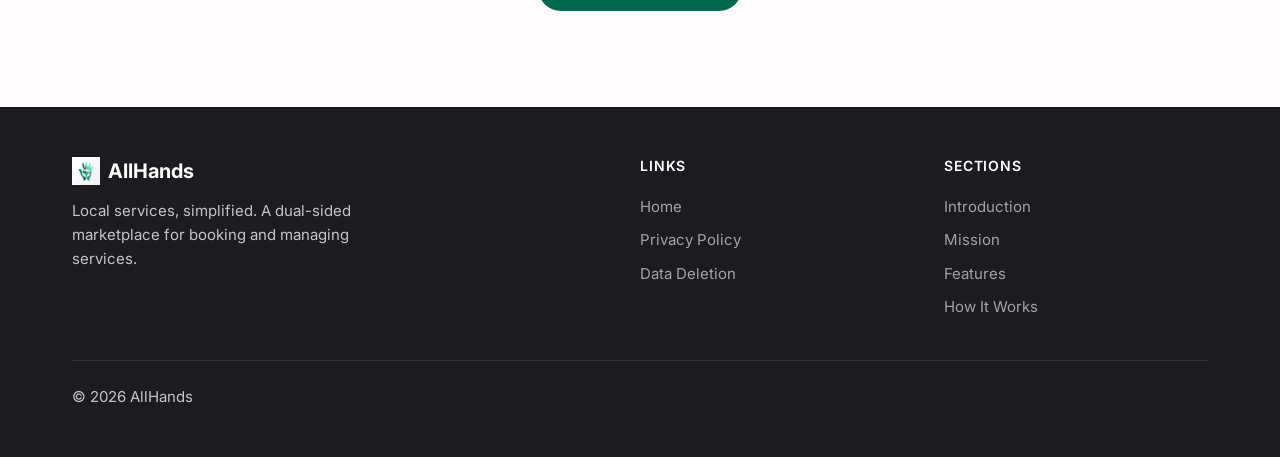
==== commit 7c68eb1a: "Add brand promo video to landing page Co-Authored-By: Model and Version <noreply@anthropic.com>" ====
--- a/index.html
+++ b/index.html
@@ -53,11 +53,25 @@
           <h1 class="hero-title">Connect. Book.<br>Get It Done.</h1>
           <p class="hero-subtitle">AllHands is a dual-sided marketplace connecting clients with skilled local service providers — all through a seamless, mobile-first platform.</p>
           <div class="hero-actions">
-            <a href="https://play.google.com/apps/internaltest/4701679932402860049" class="btn btn-filled" target="_blank" rel="noopener">Download Alpha Build</a>
+            <a href="https://play.google.com/store/apps/details?id=com.allhands.android" class="btn btn-filled" target="_blank" rel="noopener">Download Alpha Build</a>
           </div>
         </div>
         <div class="hero-illustration-wrap">
           <img src="assets/images/allhands-hero-illustration-v9.png" alt="Service providers illustration" class="hero-illustration">
+        </div>
+      </div>
+    </section>
+
+    <!-- ===== Promo Video ===== -->
+    <section id="promo-video">
+      <div class="container">
+        <div class="promo-video-wrap fade-in">
+          <video class="promo-video-el"
+                 src="assets/video/allhands-promo.mp4"
+                 autoplay muted loop playsinline
+                 preload="metadata"
+                 aria-label="AllHands 8-second brand promo">
+          </video>
         </div>
       </div>
     </section>
@@ -248,7 +262,7 @@
           <img src="assets/images/allhands-cta-banner-v9.png"
                alt="Ready to Get Things Done? Connect. Book. Get It Done."
                class="cta-banner-img">
-          <a href="https://play.google.com/apps/internaltest/4701679932402860049"
+          <a href="https://play.google.com/store/apps/details?id=com.allhands.android"
              class="btn btn-filled cta-banner-btn" target="_blank" rel="noopener">
             Download Alpha Build
           </a>
--- a/assets/css/style.css
+++ b/assets/css/style.css
@@ -805,6 +805,29 @@
 }
 
 /* =========================================================
+   Promo Video section
+   ========================================================= */
+#promo-video {
+  padding-top: var(--space-8);
+  padding-bottom: var(--space-8);
+}
+
+.promo-video-wrap {
+  max-width: 960px;
+  margin: 0 auto;
+  border-radius: var(--radius-lg);
+  overflow: hidden;
+  box-shadow: var(--elevation-2);
+  background: var(--color-surface-variant);
+}
+
+.promo-video-el {
+  display: block;
+  width: 100%;
+  height: auto;
+}
+
+/* =========================================================
    App Preview section
    ========================================================= */
 .app-preview-img {
